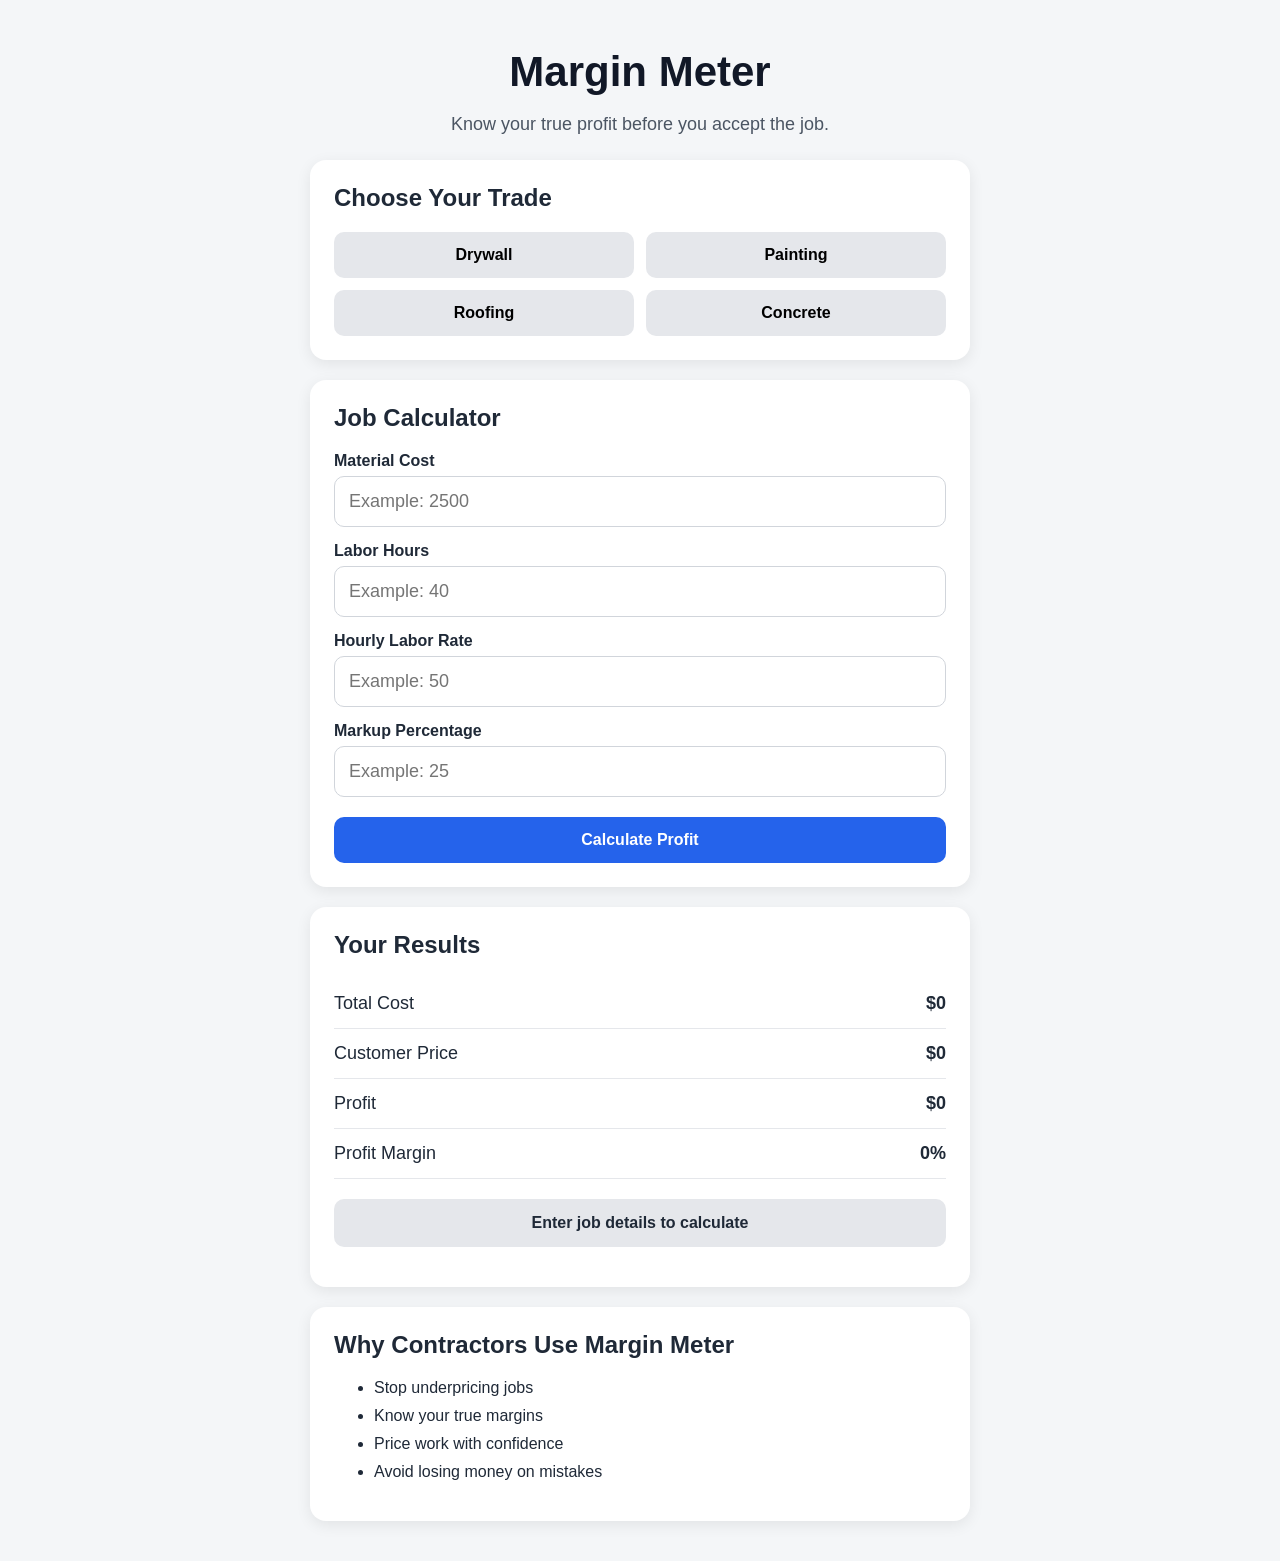
==== index.html @ 17040795 "Add files via upload" ====
<!DOCTYPE html>
<html lang="en">

<head>

<meta charset="UTF-8">

<meta name="viewport" content="width=device-width, initial-scale=1.0">

<title>
Margin Meter | Contractor Profit Calculator
</title>


<meta name="description"
content="Calculate contractor job costs, pricing, profit margins, and avoid undercharging.">


<link rel="stylesheet" href="styles.css">

</head>


<body>
    


<div class="container">


<header>

<h1>
Margin Meter
</h1>

<p>
Know your true profit before you accept the job.
</p>

</header>





<section class="card">


<h2>
Choose Your Trade
</h2>


<div class="preset-buttons">

<button onclick="loadPreset('drywall')">
Drywall
</button>


<button onclick="loadPreset('painting')">
Painting
</button>


<button onclick="loadPreset('roofing')">
Roofing
</button>


<button onclick="loadPreset('concrete')">
Concrete
</button>


</div>


</section>







<section class="card">


<h2>
Job Calculator
</h2>



<label>
Material Cost
</label>

<input
id="materials"
type="number"
placeholder="Example: 2500"
>



<label>
Labor Hours
</label>

<input
id="hours"
type="number"
placeholder="Example: 40"
>



<label>
Hourly Labor Rate
</label>

<input
id="rate"
type="number"
placeholder="Example: 50"
>



<label>
Markup Percentage
</label>

<input
id="markup"
type="number"
placeholder="Example: 25"
>




<button
class="primary"
onclick="calculateProfit()">

Calculate Profit

</button>


</section>








<section class="card">


<h2>
Your Results
</h2>



<div class="result-row">

<span>
Total Cost
</span>

<strong>
$<span id="totalCost">0</span>
</strong>

</div>




<div class="result-row">

<span>
Customer Price
</span>

<strong>
$<span id="revenue">0</span>
</strong>

</div>




<div class="result-row">

<span>
Profit
</span>

<strong>
$<span id="profit">0</span>
</strong>

</div>




<div class="result-row">

<span>
Profit Margin
</span>

<strong>
<span id="margin">0</span>%
</strong>

</div>




<div id="riskBox" class="risk">

Enter job details to calculate

</div>




<p id="message"></p>



</section>









<section id="upgradeBox" class="card upgrade hidden">


<h2>
You Found Your Profit Number
</h2>


<p>

Don't lose money by guessing.

Margin Meter Pro gives you unlimited calculations,
saved estimates, and future job tracking.

</p>


<h3>$9/month</h3>


<button 
  class="primary"
  onclick="window.location.href='https://buy.stripe.com/9B63cwehHaev2jG47Mdwc00'">
  Unlock Margin Meter Pro
</button>



</section>









<section class="card">


<h2>
Why Contractors Use Margin Meter
</h2>


<ul>

<li>
Stop underpricing jobs
</li>

<li>
Know your true margins
</li>

<li>
Price work with confidence
</li>

<li>
Avoid losing money on mistakes
</li>

</ul>


</section>





</div>




<script src="app.js"></script>


</body>


</html>
---- styles.css ----
/* ==========================================
   CONTRACTOR PROFIT CALCULATOR
   Production Styles
========================================== */
* {
    box-sizing: border-box;
}


body {

    margin:0;

    padding:0;

    font-family:
    -apple-system,
    BlinkMacSystemFont,
    "Segoe UI",
    Arial,
    sans-serif;

    background:#f4f6f8;

    color:#1f2937;

}



.container {

    width:100%;

    max-width:700px;

    margin:auto;

    padding:20px;

}



header {

    text-align:center;

    margin-bottom:25px;

}



header h1 {

    font-size:42px;

    margin-bottom:8px;

    color:#111827;

}



header p {

    color:#4b5563;

    font-size:18px;

}





.card {

    background:white;

    border-radius:16px;

    padding:24px;

    margin-bottom:20px;

    box-shadow:
    0 4px 15px rgba(0,0,0,.08);

}





h2 {

    margin-top:0;

    font-size:24px;

}





label {

    display:block;

    margin-top:15px;

    margin-bottom:6px;

    font-weight:600;

}





input {

    width:100%;

    padding:14px;

    border-radius:10px;

    border:1px solid #d1d5db;

    font-size:18px;

}





button {

    cursor:pointer;

    border:none;

    border-radius:10px;

    padding:14px 18px;

    font-size:16px;

    font-weight:600;

}





.preset-buttons {

    display:grid;

    grid-template-columns:

    repeat(2,1fr);

    gap:12px;

}





.preset-buttons button {

    background:#e5e7eb;

}





.primary {

    width:100%;

    margin-top:20px;

    background:#2563eb;

    color:white;

}





.result-row {

    display:flex;

    justify-content:space-between;

    padding:14px 0;

    border-bottom:1px solid #e5e7eb;

    font-size:18px;

}





.risk {

    margin-top:20px;

    padding:15px;

    border-radius:10px;

    background:#e5e7eb;

    text-align:center;

    font-weight:600;

}





.risk.bad {

    background:#fee2e2;

    color:#991b1b;

}





.risk.warning {

    background:#fef3c7;

    color:#92400e;

}





.risk.good {

    background:#dcfce7;

    color:#166534;

}





.upgrade {

    border:3px solid #2563eb;

    text-align:center;

}





.hidden {

    display:none;

}





.upgrade h3 {

    font-size:32px;

}





li {

    margin-bottom:10px;

}





@media(max-width:500px){


    header h1 {

        font-size:34px;

    }


    .container {

        padding:12px;

    }


    .card {

        padding:18px;

    }

}
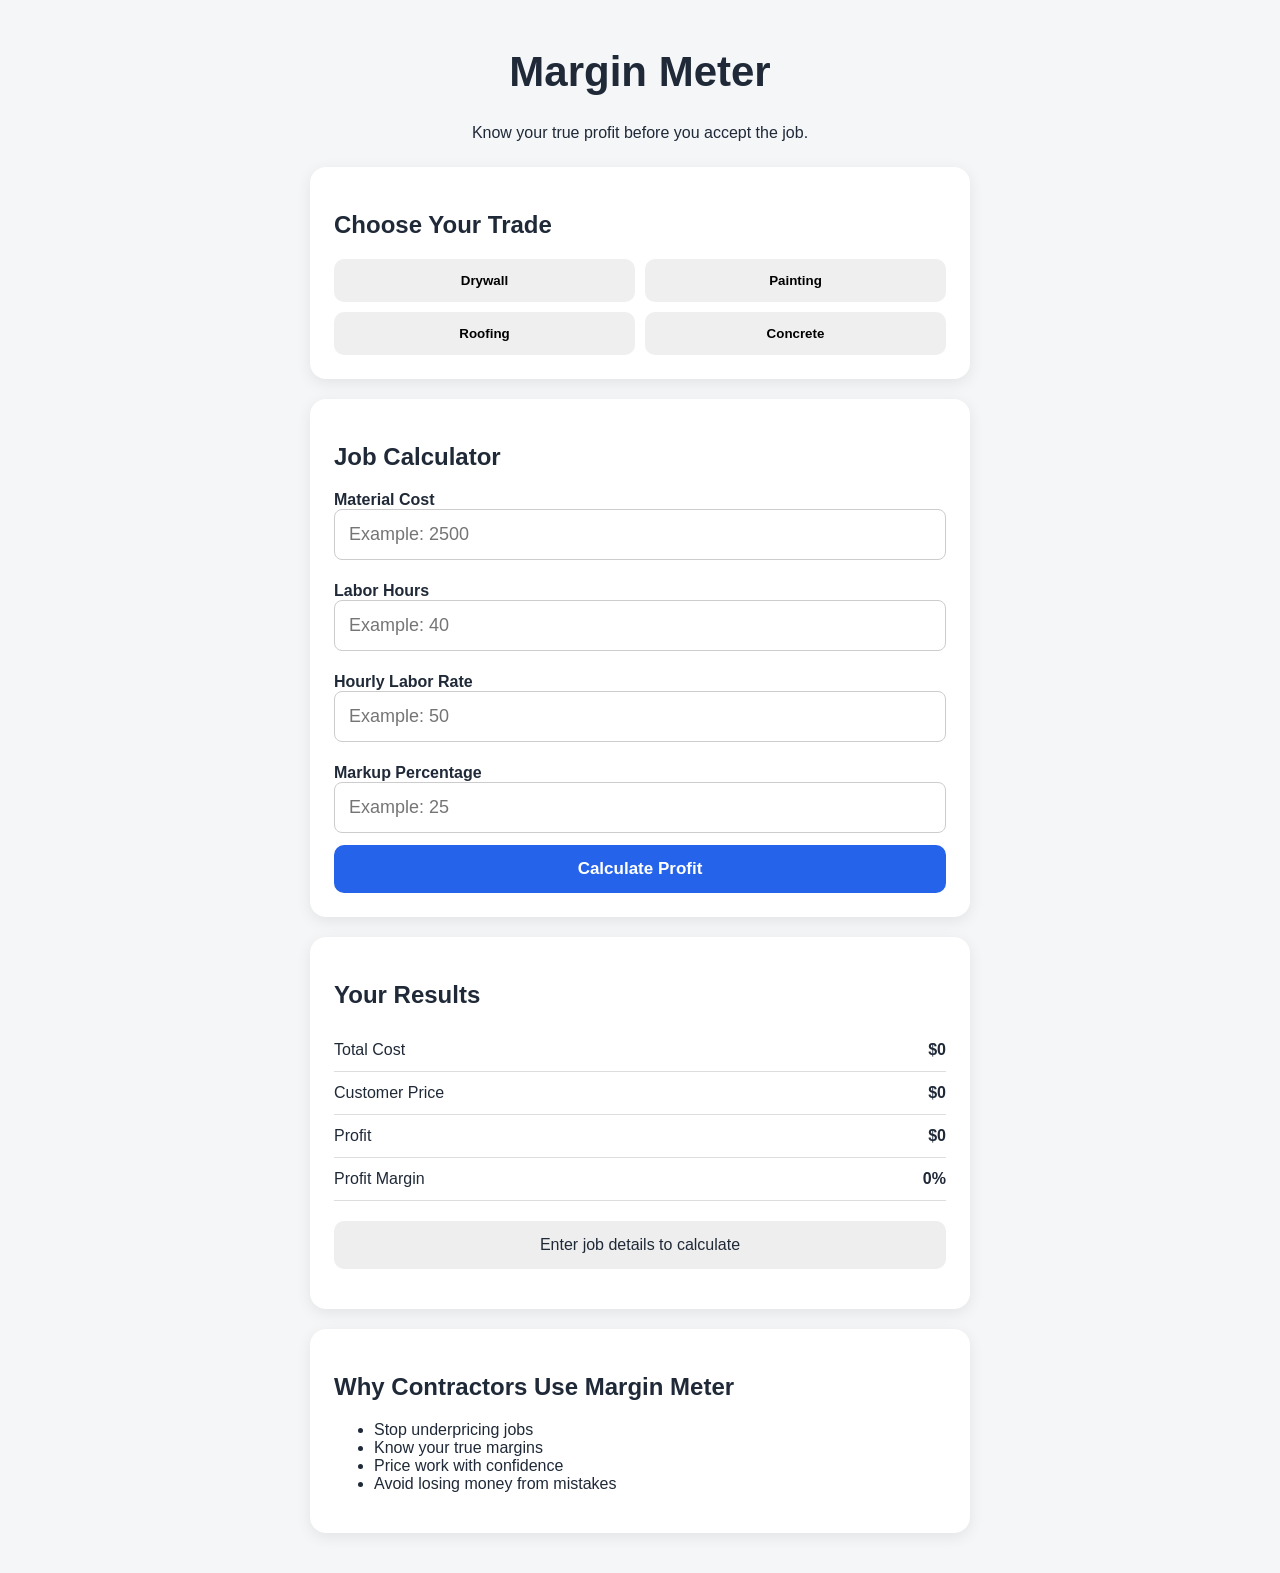
==== commit fccf9bfa: "Add files via upload" ====
--- a/index.html
+++ b/index.html
@@ -2,55 +2,30 @@
 <html lang="en">
 
 <head>
-
 <meta charset="UTF-8">
-
 <meta name="viewport" content="width=device-width, initial-scale=1.0">
 
-<title>
-Margin Meter | Contractor Profit Calculator
-</title>
+<title>Margin Meter | Contractor Profit Calculator</title>
 
-
-<meta name="description"
-content="Calculate contractor job costs, pricing, profit margins, and avoid undercharging.">
-
+<meta name="description" content="Calculate contractor job costs, pricing, profit margins, and avoid undercharging.">
 
 <link rel="stylesheet" href="styles.css">
 
 </head>
 
-
 <body>
-    
-
 
 <div class="container">
 
-
 <header>
-
-<h1>
-Margin Meter
-</h1>
-
-<p>
-Know your true profit before you accept the job.
-</p>
-
+<h1>Margin Meter</h1>
+<p>Know your true profit before you accept the job.</p>
 </header>
-
-
-
 
 
 <section class="card">
 
-
-<h2>
-Choose Your Trade
-</h2>
-
+<h2>Choose Your Trade</h2>
 
 <div class="preset-buttons">
 
@@ -58,94 +33,47 @@
 Drywall
 </button>
 
-
 <button onclick="loadPreset('painting')">
 Painting
 </button>
-
 
 <button onclick="loadPreset('roofing')">
 Roofing
 </button>
 
-
 <button onclick="loadPreset('concrete')">
 Concrete
 </button>
 
-
 </div>
-
 
 </section>
 
 
 
+<section class="card">
+
+<h2>Job Calculator</h2>
+
+
+<label>Material Cost</label>
+<input id="materials" type="number" placeholder="Example: 2500">
+
+
+<label>Labor Hours</label>
+<input id="hours" type="number" placeholder="Example: 40">
+
+
+<label>Hourly Labor Rate</label>
+<input id="rate" type="number" placeholder="Example: 50">
+
+
+<label>Markup Percentage</label>
+<input id="markup" type="number" placeholder="Example: 25">
 
 
 
-
-<section class="card">
-
-
-<h2>
-Job Calculator
-</h2>
-
-
-
-<label>
-Material Cost
-</label>
-
-<input
-id="materials"
-type="number"
-placeholder="Example: 2500"
->
-
-
-
-<label>
-Labor Hours
-</label>
-
-<input
-id="hours"
-type="number"
-placeholder="Example: 40"
->
-
-
-
-<label>
-Hourly Labor Rate
-</label>
-
-<input
-id="rate"
-type="number"
-placeholder="Example: 50"
->
-
-
-
-<label>
-Markup Percentage
-</label>
-
-<input
-id="markup"
-type="number"
-placeholder="Example: 25"
->
-
-
-
-
-<button
-class="primary"
-onclick="calculateProfit()">
+<button class="primary" onclick="calculateProfit()">
 
 Calculate Profit
 
@@ -157,90 +85,41 @@
 
 
 
-
-
-
-
 <section class="card">
 
-
-<h2>
-Your Results
-</h2>
-
+<h2>Your Results</h2>
 
 
 <div class="result-row">
-
-<span>
-Total Cost
-</span>
-
-<strong>
-$<span id="totalCost">0</span>
-</strong>
-
+<span>Total Cost</span>
+<strong>$<span id="totalCost">0</span></strong>
 </div>
 
 
+<div class="result-row">
+<span>Customer Price</span>
+<strong>$<span id="revenue">0</span></strong>
+</div>
 
 
 <div class="result-row">
-
-<span>
-Customer Price
-</span>
-
-<strong>
-$<span id="revenue">0</span>
-</strong>
-
+<span>Profit</span>
+<strong>$<span id="profit">0</span></strong>
 </div>
 
 
-
-
 <div class="result-row">
-
-<span>
-Profit
-</span>
-
-<strong>
-$<span id="profit">0</span>
-</strong>
-
+<span>Profit Margin</span>
+<strong><span id="margin">0</span>%</strong>
 </div>
 
 
-
-
-<div class="result-row">
-
-<span>
-Profit Margin
-</span>
-
-<strong>
-<span id="margin">0</span>%
-</strong>
-
+<div id="riskBox" class="risk">
+Enter job details to calculate
 </div>
 
 
-
-
-<div id="riskBox" class="risk">
-
-Enter job details to calculate
-
-</div>
-
-
-
-
 <p id="message"></p>
-
 
 
 </section>
@@ -248,38 +127,30 @@
 
 
 
-
-
-
-
-
 <section id="upgradeBox" class="card upgrade hidden">
 
-
 <h2>
-You Found Your Profit Number
+Unlock Contractor Pro
 </h2>
 
 
 <p>
+Stop losing money on jobs.
 
-Don't lose money by guessing.
-
-Margin Meter Pro gives you unlimited calculations,
-saved estimates, and future job tracking.
-
+Get unlimited calculations and future premium contractor tools.
 </p>
 
 
-<h3>$9/month</h3>
+<h3>
+$9/month
+</h3>
 
 
-<button 
-  class="primary"
-  onclick="window.location.href='https://buy.stripe.com/9B63cwehHaev2jG47Mdwc00'">
-  Unlock Margin Meter Pro
+<button class="primary" onclick="upgrade()">
+
+Unlock Contractor Pro
+
 </button>
-
 
 
 </section>
@@ -287,49 +158,23 @@
 
 
 
-
-
-
-
-
 <section class="card">
 
-
-<h2>
-Why Contractors Use Margin Meter
-</h2>
-
+<h2>Why Contractors Use Margin Meter</h2>
 
 <ul>
 
-<li>
-Stop underpricing jobs
-</li>
-
-<li>
-Know your true margins
-</li>
-
-<li>
-Price work with confidence
-</li>
-
-<li>
-Avoid losing money on mistakes
-</li>
+<li>Stop underpricing jobs</li>
+<li>Know your true margins</li>
+<li>Price work with confidence</li>
+<li>Avoid losing money from mistakes</li>
 
 </ul>
-
 
 </section>
 
 
-
-
-
 </div>
-
-
 
 
 <script src="app.js"></script>
@@ -337,5 +182,4 @@
 
 </body>
 
-
 </html>
--- a/styles.css
+++ b/styles.css
@@ -1,345 +1,217 @@
-/* ==========================================
-   CONTRACTOR PROFIT CALCULATOR
-   Production Styles
-========================================== */
-* {
-    box-sizing: border-box;
-}
-
-
-body {
-
-    margin:0;
-
-    padding:0;
-
-    font-family:
-    -apple-system,
-    BlinkMacSystemFont,
-    "Segoe UI",
-    Arial,
-    sans-serif;
-
-    background:#f4f6f8;
-
-    color:#1f2937;
-
-}
-
-
-
-.container {
-
-    width:100%;
-
-    max-width:700px;
-
-    margin:auto;
-
-    padding:20px;
-
-}
-
-
-
-header {
-
-    text-align:center;
-
-    margin-bottom:25px;
-
-}
-
-
-
-header h1 {
-
-    font-size:42px;
-
-    margin-bottom:8px;
-
-    color:#111827;
-
-}
-
-
-
-header p {
-
-    color:#4b5563;
-
-    font-size:18px;
-
-}
-
-
-
-
-
-.card {
-
-    background:white;
-
-    border-radius:16px;
-
-    padding:24px;
-
-    margin-bottom:20px;
-
-    box-shadow:
-    0 4px 15px rgba(0,0,0,.08);
-
-}
-
-
-
-
-
-h2 {
-
-    margin-top:0;
-
-    font-size:24px;
-
-}
-
-
-
-
-
-label {
-
-    display:block;
-
-    margin-top:15px;
-
-    margin-bottom:6px;
-
-    font-weight:600;
-
-}
-
-
-
-
-
-input {
-
-    width:100%;
-
-    padding:14px;
-
-    border-radius:10px;
-
-    border:1px solid #d1d5db;
-
-    font-size:18px;
-
-}
-
-
-
-
-
-button {
-
-    cursor:pointer;
-
-    border:none;
-
-    border-radius:10px;
-
-    padding:14px 18px;
-
-    font-size:16px;
-
-    font-weight:600;
-
-}
-
-
-
-
-
-.preset-buttons {
-
-    display:grid;
-
-    grid-template-columns:
-
-    repeat(2,1fr);
-
-    gap:12px;
-
-}
-
-
-
-
-
-.preset-buttons button {
-
-    background:#e5e7eb;
-
-}
-
-
-
-
-
-.primary {
-
-    width:100%;
-
-    margin-top:20px;
-
-    background:#2563eb;
-
-    color:white;
-
-}
-
-
-
-
-
-.result-row {
-
-    display:flex;
-
-    justify-content:space-between;
-
-    padding:14px 0;
-
-    border-bottom:1px solid #e5e7eb;
-
-    font-size:18px;
-
-}
-
-
-
-
-
-.risk {
-
-    margin-top:20px;
-
-    padding:15px;
-
-    border-radius:10px;
-
-    background:#e5e7eb;
-
-    text-align:center;
-
-    font-weight:600;
-
-}
-
-
-
-
-
-.risk.bad {
-
-    background:#fee2e2;
-
-    color:#991b1b;
-
-}
-
-
-
-
-
-.risk.warning {
-
-    background:#fef3c7;
-
-    color:#92400e;
-
-}
-
-
-
-
-
-.risk.good {
-
-    background:#dcfce7;
-
-    color:#166534;
-
-}
-
-
-
-
-
-.upgrade {
-
-    border:3px solid #2563eb;
-
-    text-align:center;
-
-}
-
-
-
-
-
-.hidden {
-
-    display:none;
-
-}
-
-
-
-
-
-.upgrade h3 {
-
-    font-size:32px;
-
-}
-
-
-
-
-
-li {
-
-    margin-bottom:10px;
-
-}
-
-
+*{
+box-sizing:border-box;
+}
+
+
+body{
+
+margin:0;
+
+font-family:Arial, sans-serif;
+
+background:#f4f6f8;
+
+color:#1f2937;
+
+}
+
+
+.container{
+
+max-width:700px;
+
+margin:auto;
+
+padding:20px;
+
+}
+
+
+
+header{
+
+text-align:center;
+
+margin-bottom:25px;
+
+}
+
+
+
+header h1{
+
+font-size:42px;
+
+}
+
+
+
+.card{
+
+background:white;
+
+padding:24px;
+
+border-radius:16px;
+
+margin-bottom:20px;
+
+box-shadow:0 4px 15px rgba(0,0,0,.08);
+
+}
+
+
+
+input{
+
+width:100%;
+
+padding:14px;
+
+font-size:18px;
+
+margin-bottom:12px;
+
+border-radius:8px;
+
+border:1px solid #ccc;
+
+}
+
+
+
+label{
+
+font-weight:bold;
+
+display:block;
+
+margin-top:10px;
+
+}
+
+
+
+button{
+
+padding:14px;
+
+border:none;
+
+border-radius:10px;
+
+cursor:pointer;
+
+font-weight:bold;
+
+}
+
+
+
+.primary{
+
+width:100%;
+
+background:#2563eb;
+
+color:white;
+
+font-size:17px;
+
+}
+
+
+
+.preset-buttons{
+
+display:grid;
+
+grid-template-columns:1fr 1fr;
+
+gap:10px;
+
+}
+
+
+
+.result-row{
+
+display:flex;
+
+justify-content:space-between;
+
+padding:12px 0;
+
+border-bottom:1px solid #ddd;
+
+}
+
+
+
+.risk{
+
+padding:15px;
+
+margin-top:20px;
+
+text-align:center;
+
+border-radius:10px;
+
+background:#eee;
+
+}
+
+
+
+.risk.bad{
+
+background:#fee2e2;
+
+}
+
+
+
+.risk.warning{
+
+background:#fef3c7;
+
+}
+
+
+
+.risk.good{
+
+background:#dcfce7;
+
+}
+
+
+
+.upgrade{
+
+border:3px solid #2563eb;
+
+text-align:center;
+
+}
+
+
+
+.hidden{
+
+display:none;
+
+}
 
 
 
 @media(max-width:500px){
 
-
-    header h1 {
-
-        font-size:34px;
-
-    }
-
-
-    .container {
-
-        padding:12px;
-
-    }
-
-
-    .card {
-
-        padding:18px;
-
-    }
+header h1{
+
+font-size:34px;
+
+}
 
 }
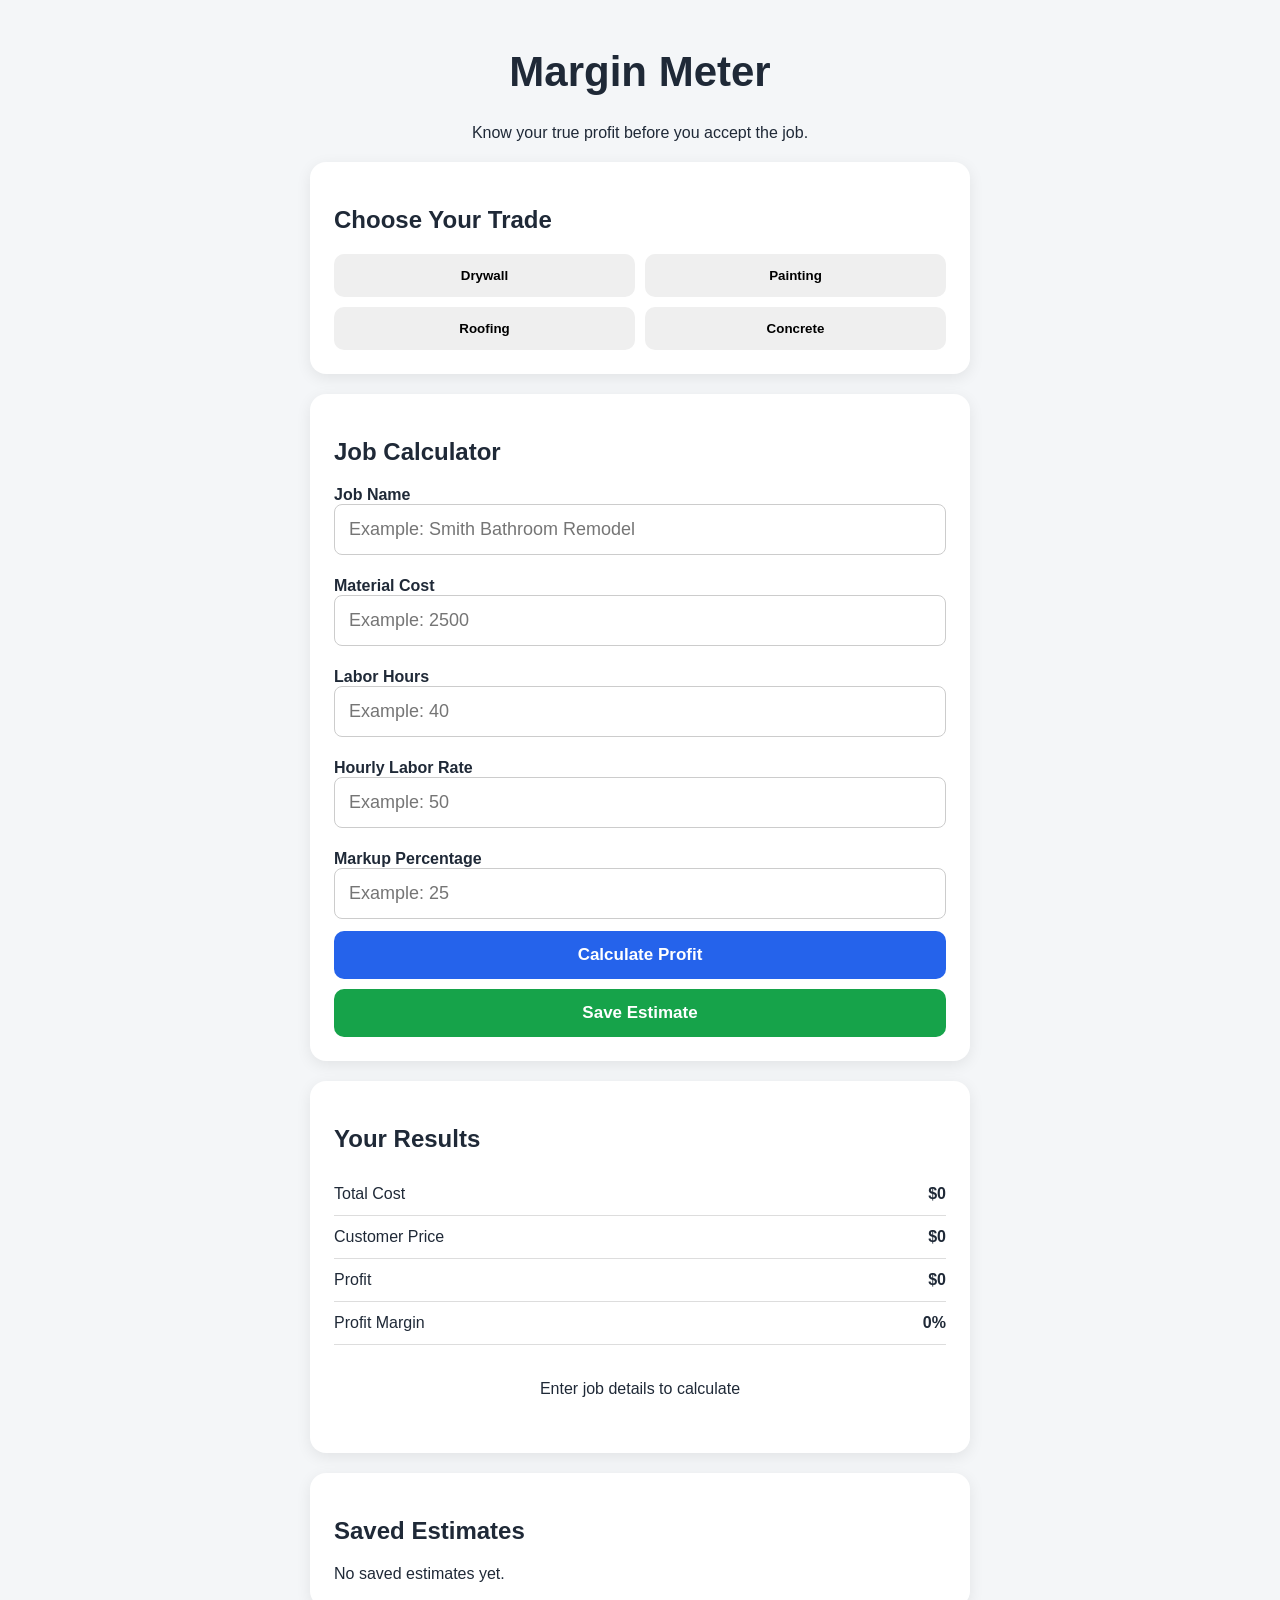
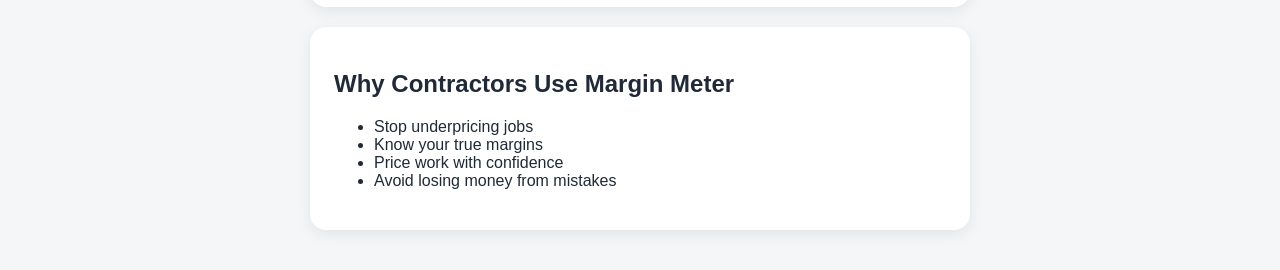
==== commit bc4384d4: "Add files via upload" ====
--- a/index.html
+++ b/index.html
@@ -2,25 +2,37 @@
 <html lang="en">
 
 <head>
+
 <meta charset="UTF-8">
 <meta name="viewport" content="width=device-width, initial-scale=1.0">
 
 <title>Margin Meter | Contractor Profit Calculator</title>
 
-<meta name="description" content="Calculate contractor job costs, pricing, profit margins, and avoid undercharging.">
+<meta name="description" content="Calculate contractor profit margins, job costs, and pricing before accepting work.">
 
 <link rel="stylesheet" href="styles.css">
 
 </head>
 
+
 <body>
 
+
 <div class="container">
 
+
 <header>
+
 <h1>Margin Meter</h1>
-<p>Know your true profit before you accept the job.</p>
+
+<p>
+Know your true profit before you accept the job.
+</p>
+
 </header>
+
+
+
 
 
 <section class="card">
@@ -51,71 +63,164 @@
 
 
 
-<section class="card">
+
+
+
+
+<section class="card">
+
 
 <h2>Job Calculator</h2>
 
 
-<label>Material Cost</label>
-<input id="materials" type="number" placeholder="Example: 2500">
-
-
-<label>Labor Hours</label>
-<input id="hours" type="number" placeholder="Example: 40">
-
-
-<label>Hourly Labor Rate</label>
-<input id="rate" type="number" placeholder="Example: 50">
-
-
-<label>Markup Percentage</label>
-<input id="markup" type="number" placeholder="Example: 25">
-
-
-
-<button class="primary" onclick="calculateProfit()">
+<label>
+Job Name
+</label>
+
+<input 
+id="jobName"
+type="text"
+placeholder="Example: Smith Bathroom Remodel"
+>
+
+
+
+<label>
+Material Cost
+</label>
+
+<input
+id="materials"
+type="number"
+placeholder="Example: 2500"
+>
+
+
+
+<label>
+Labor Hours
+</label>
+
+<input
+id="hours"
+type="number"
+placeholder="Example: 40"
+>
+
+
+
+<label>
+Hourly Labor Rate
+</label>
+
+<input
+id="rate"
+type="number"
+placeholder="Example: 50"
+>
+
+
+
+<label>
+Markup Percentage
+</label>
+
+<input
+id="markup"
+type="number"
+placeholder="Example: 25"
+>
+
+
+
+<button 
+class="primary"
+onclick="calculateProfit()">
 
 Calculate Profit
 
 </button>
 
 
-</section>
-
-
-
-
-<section class="card">
-
-<h2>Your Results</h2>
+<button
+class="save-btn"
+onclick="saveEstimate()">
+
+Save Estimate
+
+</button>
+
+
+</section>
+
+
+
+
+
+
+
+
+<section class="card">
+
+
+<h2>
+Your Results
+</h2>
+
 
 
 <div class="result-row">
+
 <span>Total Cost</span>
-<strong>$<span id="totalCost">0</span></strong>
-</div>
+
+<strong>
+$<span id="totalCost">0</span>
+</strong>
+
+</div>
+
 
 
 <div class="result-row">
+
 <span>Customer Price</span>
-<strong>$<span id="revenue">0</span></strong>
-</div>
+
+<strong>
+$<span id="revenue">0</span>
+</strong>
+
+</div>
+
 
 
 <div class="result-row">
+
 <span>Profit</span>
-<strong>$<span id="profit">0</span></strong>
-</div>
+
+<strong>
+$<span id="profit">0</span>
+</strong>
+
+</div>
+
 
 
 <div class="result-row">
+
 <span>Profit Margin</span>
-<strong><span id="margin">0</span>%</strong>
-</div>
+
+<strong>
+<span id="margin">0</span>%
+</strong>
+
+</div>
+
 
 
 <div id="riskBox" class="risk">
+
 Enter job details to calculate
+
 </div>
 
 
@@ -127,7 +232,38 @@
 
 
 
+
+
+
+
+
+<section class="card">
+
+
+<h2>
+Saved Estimates
+</h2>
+
+
+<div id="savedEstimates">
+
+No saved estimates yet.
+
+</div>
+
+
+</section>
+
+
+
+
+
+
+
+
+
 <section id="upgradeBox" class="card upgrade hidden">
+
 
 <h2>
 Unlock Contractor Pro
@@ -135,9 +271,12 @@
 
 
 <p>
+
 Stop losing money on jobs.
 
-Get unlimited calculations and future premium contractor tools.
+Get unlimited calculations,
+saved estimates, and premium contractor tools.
+
 </p>
 
 
@@ -146,7 +285,10 @@
 </h3>
 
 
-<button class="primary" onclick="upgrade()">
+
+<button
+class="primary"
+onclick="upgrade()">
 
 Unlock Contractor Pro
 
@@ -158,23 +300,39 @@
 
 
 
-<section class="card">
-
-<h2>Why Contractors Use Margin Meter</h2>
+
+
+
+<section class="card">
+
+
+<h2>
+Why Contractors Use Margin Meter
+</h2>
+
 
 <ul>
 
 <li>Stop underpricing jobs</li>
+
 <li>Know your true margins</li>
+
 <li>Price work with confidence</li>
+
 <li>Avoid losing money from mistakes</li>
 
 </ul>
 
-</section>
-
-
-</div>
+
+</section>
+
+
+
+
+
+</div>
+
+
 
 
 <script src="app.js"></script>
--- a/styles.css
+++ b/styles.css
@@ -7,7 +7,7 @@
 
 margin:0;
 
-font-family:Arial, sans-serif;
+font-family:Arial,sans-serif;
 
 background:#f4f6f8;
 
@@ -16,6 +16,7 @@
 }
 
 
+
 .container{
 
 max-width:700px;
@@ -32,8 +33,6 @@
 
 text-align:center;
 
-margin-bottom:25px;
-
 }
 
 
@@ -52,10 +51,10 @@
 
 padding:24px;
 
+margin:20px 0;
+
 border-radius:16px;
 
-margin-bottom:20px;
-
 box-shadow:0 4px 15px rgba(0,0,0,.08);
 
 }
@@ -70,22 +69,22 @@
 
 font-size:18px;
 
+border-radius:8px;
+
+border:1px solid #ccc;
+
 margin-bottom:12px;
 
-border-radius:8px;
-
-border:1px solid #ccc;
-
 }
 
 
 
 label{
 
+display:block;
+
 font-weight:bold;
 
-display:block;
-
 margin-top:10px;
 
 }
@@ -122,6 +121,22 @@
 
 
 
+.save-btn{
+
+width:100%;
+
+margin-top:10px;
+
+background:#16a34a;
+
+color:white;
+
+font-size:17px;
+
+}
+
+
+
 .preset-buttons{
 
 display:grid;
@@ -152,55 +167,79 @@
 
 padding:15px;
 
+border-radius:10px;
+
 margin-top:20px;
 
 text-align:center;
 
+}
+
+
+
+.risk.bad{
+
+background:#fee2e2;
+
+}
+
+
+
+.risk.warning{
+
+background:#fef3c7;
+
+}
+
+
+
+.risk.good{
+
+background:#dcfce7;
+
+}
+
+
+
+.upgrade{
+
+border:3px solid #2563eb;
+
+text-align:center;
+
+}
+
+
+
+.hidden{
+
+display:none;
+
+}
+
+
+
+.estimate-card{
+
+background:#f9fafb;
+
+padding:15px;
+
+margin-bottom:15px;
+
 border-radius:10px;
 
-background:#eee;
-
-}
-
-
-
-.risk.bad{
-
-background:#fee2e2;
-
-}
-
-
-
-.risk.warning{
-
-background:#fef3c7;
-
-}
-
-
-
-.risk.good{
-
-background:#dcfce7;
-
-}
-
-
-
-.upgrade{
-
-border:3px solid #2563eb;
-
-text-align:center;
-
-}
-
-
-
-.hidden{
-
-display:none;
+border:1px solid #ddd;
+
+}
+
+
+
+.estimate-card button{
+
+background:#dc2626;
+
+color:white;
 
 }
 
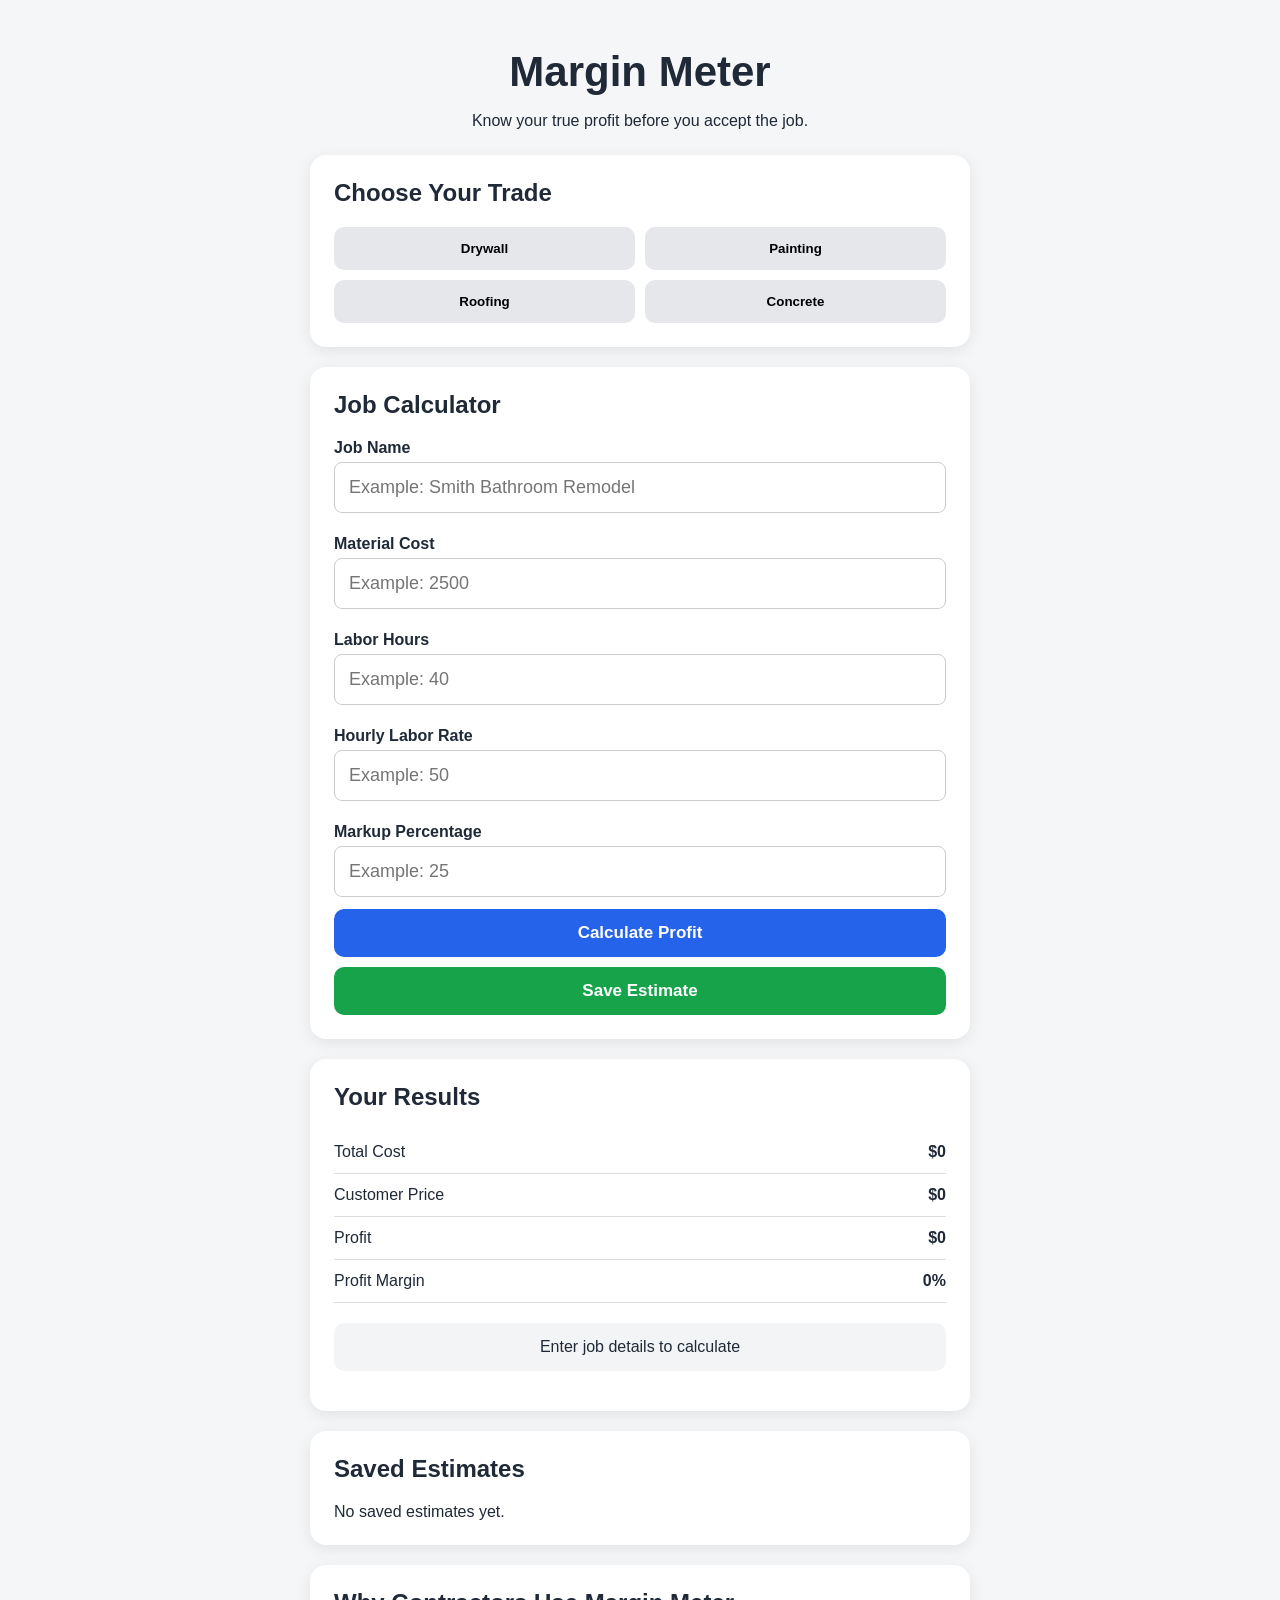
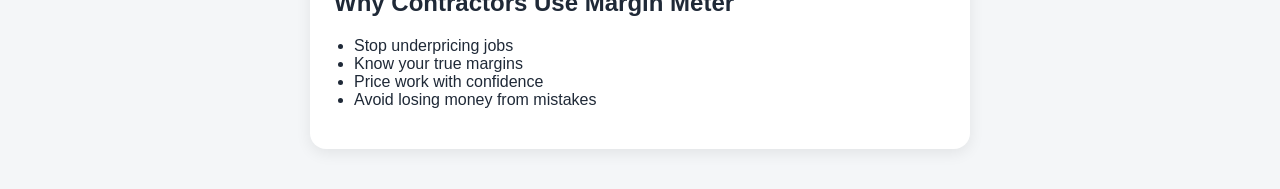
==== commit 218ec70c: "Add files via upload" ====
--- a/index.html
+++ b/index.html
@@ -4,11 +4,12 @@
 <head>
 
 <meta charset="UTF-8">
+
 <meta name="viewport" content="width=device-width, initial-scale=1.0">
 
 <title>Margin Meter | Contractor Profit Calculator</title>
 
-<meta name="description" content="Calculate contractor profit margins, job costs, and pricing before accepting work.">
+<meta name="description" content="Calculate contractor job costs, pricing, and profit margins before accepting work.">
 
 <link rel="stylesheet" href="styles.css">
 
@@ -37,27 +38,36 @@
 
 <section class="card">
 
-<h2>Choose Your Trade</h2>
+<h2>
+Choose Your Trade
+</h2>
+
 
 <div class="preset-buttons">
+
 
 <button onclick="loadPreset('drywall')">
 Drywall
 </button>
 
+
 <button onclick="loadPreset('painting')">
 Painting
 </button>
 
+
 <button onclick="loadPreset('roofing')">
 Roofing
 </button>
 
+
 <button onclick="loadPreset('concrete')">
 Concrete
 </button>
 
-</div>
+
+</div>
+
 
 </section>
 
@@ -70,12 +80,16 @@
 <section class="card">
 
 
-<h2>Job Calculator</h2>
+<h2>
+Job Calculator
+</h2>
+
 
 
 <label>
 Job Name
 </label>
+
 
 <input 
 id="jobName"
@@ -89,6 +103,7 @@
 Material Cost
 </label>
 
+
 <input
 id="materials"
 type="number"
@@ -97,9 +112,11 @@
 
 
 
+
 <label>
 Labor Hours
 </label>
+
 
 <input
 id="hours"
@@ -109,9 +126,11 @@
 
 
 
+
 <label>
 Hourly Labor Rate
 </label>
+
 
 <input
 id="rate"
@@ -121,9 +140,11 @@
 
 
 
+
 <label>
 Markup Percentage
 </label>
+
 
 <input
 id="markup"
@@ -133,13 +154,15 @@
 
 
 
-<button 
+
+<button
 class="primary"
 onclick="calculateProfit()">
 
 Calculate Profit
 
 </button>
+
 
 
 <button
@@ -151,7 +174,9 @@
 </button>
 
 
-</section>
+
+</section>
+
 
 
 
@@ -171,49 +196,69 @@
 
 <div class="result-row">
 
-<span>Total Cost</span>
+<span>
+Total Cost
+</span>
+
 
 <strong>
 $<span id="totalCost">0</span>
 </strong>
 
-</div>
+
+</div>
+
 
 
 
 <div class="result-row">
 
-<span>Customer Price</span>
+<span>
+Customer Price
+</span>
+
 
 <strong>
 $<span id="revenue">0</span>
 </strong>
 
-</div>
+
+</div>
+
 
 
 
 <div class="result-row">
 
-<span>Profit</span>
+<span>
+Profit
+</span>
+
 
 <strong>
 $<span id="profit">0</span>
 </strong>
 
-</div>
+
+</div>
+
 
 
 
 <div class="result-row">
 
-<span>Profit Margin</span>
+<span>
+Profit Margin
+</span>
+
 
 <strong>
 <span id="margin">0</span>%
 </strong>
 
-</div>
+
+</div>
+
 
 
 
@@ -224,6 +269,7 @@
 </div>
 
 
+
 <p id="message"></p>
 
 
@@ -270,32 +316,81 @@
 </h2>
 
 
+
 <p>
-
 Stop losing money on jobs.
 
 Get unlimited calculations,
 saved estimates, and premium contractor tools.
-
 </p>
 
 
+
+
+
+<div class="pricing-option">
+
+
 <h3>
+Monthly Pro
+</h3>
+
+
+<h2>
 $9/month
-</h3>
-
+</h2>
 
 
 <button
 class="primary"
-onclick="upgrade()">
-
-Unlock Contractor Pro
-
-</button>
-
-
-</section>
+onclick="upgradeMonthly()">
+
+Start Monthly Pro
+
+</button>
+
+
+</div>
+
+
+
+
+
+
+<div class="pricing-option">
+
+
+<h3>
+Lifetime Access
+</h3>
+
+
+<h2>
+$149 One Time
+</h2>
+
+
+<p>
+Pay once. Keep access forever.
+</p>
+
+
+<button
+class="lifetime-btn"
+onclick="upgradeLifetime()">
+
+Get Lifetime Pro
+
+</button>
+
+
+</div>
+
+
+
+</section>
+
+
 
 
 
@@ -313,13 +408,25 @@
 
 <ul>
 
-<li>Stop underpricing jobs</li>
-
-<li>Know your true margins</li>
-
-<li>Price work with confidence</li>
-
-<li>Avoid losing money from mistakes</li>
+<li>
+Stop underpricing jobs
+</li>
+
+
+<li>
+Know your true margins
+</li>
+
+
+<li>
+Price work with confidence
+</li>
+
+
+<li>
+Avoid losing money from mistakes
+</li>
+
 
 </ul>
 
@@ -330,7 +437,10 @@
 
 
 
-</div>
+
+
+</div>
+
 
 
 
--- a/styles.css
+++ b/styles.css
@@ -1,13 +1,16 @@
 *{
+
 box-sizing:border-box;
-}
+
+}
+
 
 
 body{
 
 margin:0;
 
-font-family:Arial,sans-serif;
+font-family:Arial, sans-serif;
 
 background:#f4f6f8;
 
@@ -33,6 +36,8 @@
 
 text-align:center;
 
+margin-bottom:25px;
+
 }
 
 
@@ -41,6 +46,8 @@
 
 font-size:42px;
 
+margin-bottom:10px;
+
 }
 
 
@@ -51,7 +58,7 @@
 
 padding:24px;
 
-margin:20px 0;
+margin-bottom:20px;
 
 border-radius:16px;
 
@@ -61,6 +68,14 @@
 
 
 
+h2{
+
+margin-top:0;
+
+}
+
+
+
 input{
 
 width:100%;
@@ -87,6 +102,8 @@
 
 margin-top:10px;
 
+margin-bottom:5px;
+
 }
 
 
@@ -149,6 +166,14 @@
 
 
 
+.preset-buttons button{
+
+background:#e5e7eb;
+
+}
+
+
+
 .result-row{
 
 display:flex;
@@ -167,45 +192,77 @@
 
 padding:15px;
 
+margin-top:20px;
+
 border-radius:10px;
 
+text-align:center;
+
+background:#f3f4f6;
+
+}
+
+
+
+.risk.bad{
+
+background:#fee2e2;
+
+}
+
+
+
+.risk.warning{
+
+background:#fef3c7;
+
+}
+
+
+
+.risk.good{
+
+background:#dcfce7;
+
+}
+
+
+
+.upgrade{
+
+border:3px solid #2563eb;
+
+text-align:center;
+
+}
+
+
+
+.pricing-option{
+
 margin-top:20px;
 
-text-align:center;
-
-}
-
-
-
-.risk.bad{
-
-background:#fee2e2;
-
-}
-
-
-
-.risk.warning{
-
-background:#fef3c7;
-
-}
-
-
-
-.risk.good{
-
-background:#dcfce7;
-
-}
-
-
-
-.upgrade{
-
-border:3px solid #2563eb;
-
-text-align:center;
+padding:20px;
+
+border-radius:12px;
+
+background:#f9fafb;
+
+border:1px solid #ddd;
+
+}
+
+
+
+.lifetime-btn{
+
+width:100%;
+
+background:#f59e0b;
+
+color:white;
+
+font-size:17px;
 
 }
 
@@ -245,12 +302,36 @@
 
 
 
+ul{
+
+padding-left:20px;
+
+}
+
+
+
 @media(max-width:500px){
 
+
 header h1{
 
 font-size:34px;
 
 }
 
+
+.container{
+
+padding:12px;
+
+}
+
+
+.card{
+
+padding:18px;
+
+}
+
+
 }
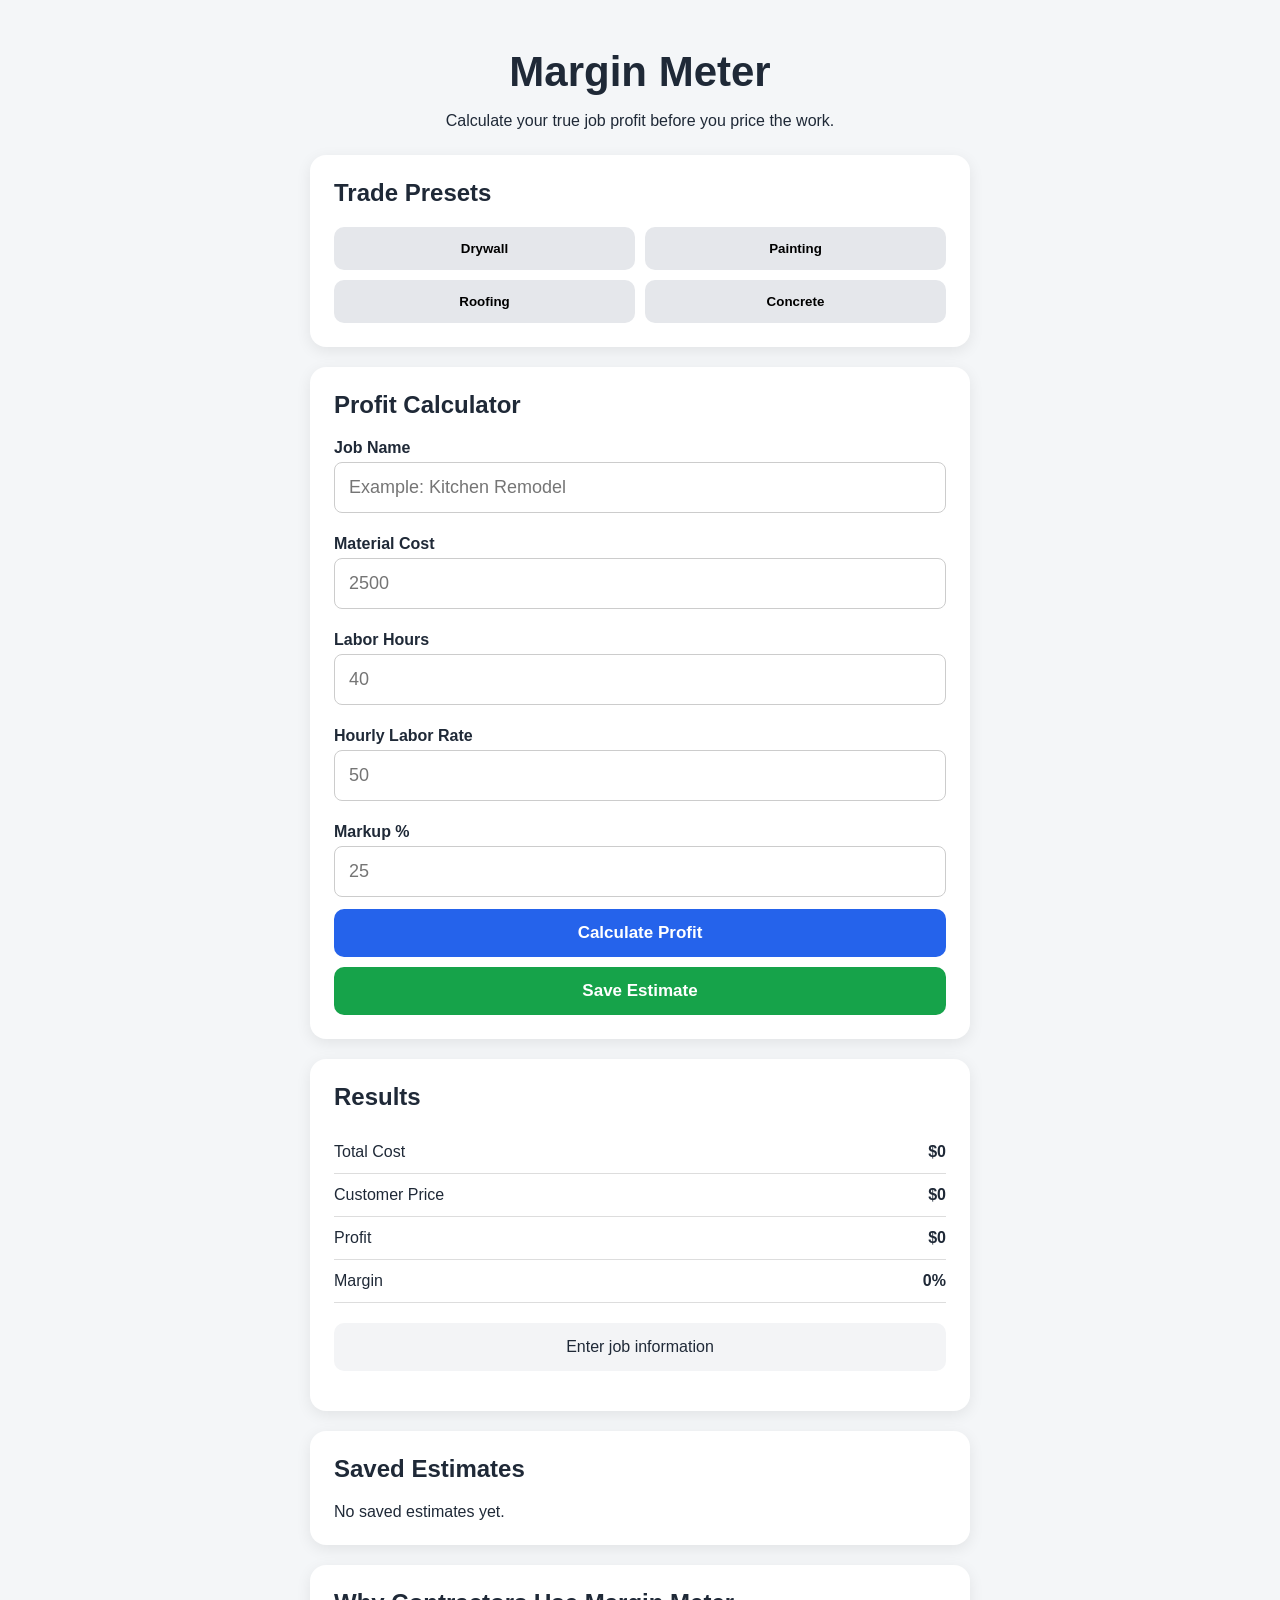
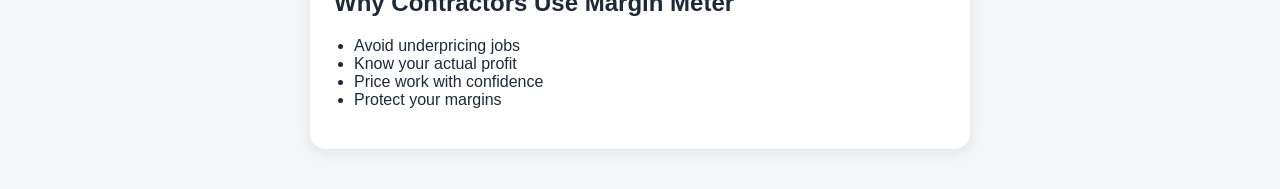
==== commit ee026f09: "Add files via upload" ====
--- a/index.html
+++ b/index.html
@@ -9,7 +9,7 @@
 
 <title>Margin Meter | Contractor Profit Calculator</title>
 
-<meta name="description" content="Calculate contractor job costs, pricing, and profit margins before accepting work.">
+<meta name="description" content="Calculate contractor profit margins before accepting jobs.">
 
 <link rel="stylesheet" href="styles.css">
 
@@ -27,7 +27,7 @@
 <h1>Margin Meter</h1>
 
 <p>
-Know your true profit before you accept the job.
+Calculate your true job profit before you price the work.
 </p>
 
 </header>
@@ -35,43 +35,35 @@
 
 
 
-
 <section class="card">
 
 <h2>
-Choose Your Trade
+Trade Presets
 </h2>
 
 
 <div class="preset-buttons">
-
 
 <button onclick="loadPreset('drywall')">
 Drywall
 </button>
 
-
 <button onclick="loadPreset('painting')">
 Painting
 </button>
 
-
 <button onclick="loadPreset('roofing')">
 Roofing
 </button>
 
-
 <button onclick="loadPreset('concrete')">
 Concrete
 </button>
 
-
-</div>
-
-
-</section>
-
-
+</div>
+
+
+</section>
 
 
 
@@ -81,7 +73,7 @@
 
 
 <h2>
-Job Calculator
+Profit Calculator
 </h2>
 
 
@@ -90,11 +82,10 @@
 Job Name
 </label>
 
-
-<input 
+<input
 id="jobName"
 type="text"
-placeholder="Example: Smith Bathroom Remodel"
+placeholder="Example: Kitchen Remodel"
 >
 
 
@@ -102,56 +93,48 @@
 <label>
 Material Cost
 </label>
-
 
 <input
 id="materials"
 type="number"
-placeholder="Example: 2500"
->
-
+placeholder="2500"
+>
 
 
 
 <label>
 Labor Hours
 </label>
-
 
 <input
 id="hours"
 type="number"
-placeholder="Example: 40"
->
-
+placeholder="40"
+>
 
 
 
 <label>
 Hourly Labor Rate
 </label>
-
 
 <input
 id="rate"
 type="number"
-placeholder="Example: 50"
->
-
-
-
-
-<label>
-Markup Percentage
-</label>
-
+placeholder="50"
+>
+
+
+
+<label>
+Markup %
+</label>
 
 <input
 id="markup"
 type="number"
-placeholder="Example: 25"
->
-
+placeholder="25"
+>
 
 
 
@@ -174,12 +157,7 @@
 </button>
 
 
-
-</section>
-
-
-
-
+</section>
 
 
 
@@ -189,9 +167,8 @@
 
 
 <h2>
-Your Results
-</h2>
-
+Results
+</h2>
 
 
 <div class="result-row">
@@ -200,14 +177,11 @@
 Total Cost
 </span>
 
-
 <strong>
 $<span id="totalCost">0</span>
 </strong>
 
-
-</div>
-
+</div>
 
 
 
@@ -217,14 +191,11 @@
 Customer Price
 </span>
 
-
 <strong>
 $<span id="revenue">0</span>
 </strong>
 
-
-</div>
-
+</div>
 
 
 
@@ -234,56 +205,39 @@
 Profit
 </span>
 
-
 <strong>
 $<span id="profit">0</span>
 </strong>
 
-
-</div>
-
+</div>
 
 
 
 <div class="result-row">
 
 <span>
-Profit Margin
+Margin
 </span>
-
 
 <strong>
 <span id="margin">0</span>%
 </strong>
 
-
-</div>
-
+</div>
 
 
 
 <div id="riskBox" class="risk">
 
-Enter job details to calculate
-
-</div>
-
+Enter job information
+
+</div>
 
 
 <p id="message"></p>
 
 
-</section>
-
-
-
-
-
-
-
-
-
-<section class="card">
+</section><section class="card">
 
 
 <h2>
@@ -305,26 +259,18 @@
 
 
 
-
-
-
 <section id="upgradeBox" class="card upgrade hidden">
 
 
 <h2>
 Unlock Contractor Pro
 </h2>
-
 
 
 <p>
 Stop losing money on jobs.
-
-Get unlimited calculations,
-saved estimates, and premium contractor tools.
+Get unlimited calculations, saved estimates, and premium contractor tools.
 </p>
-
-
 
 
 
@@ -356,7 +302,6 @@
 
 
 
-
 <div class="pricing-option">
 
 
@@ -387,11 +332,7 @@
 </div>
 
 
-
-</section>
-
-
-
+</section>
 
 
 
@@ -409,25 +350,21 @@
 <ul>
 
 <li>
-Stop underpricing jobs
+Avoid underpricing jobs
 </li>
 
-
 <li>
-Know your true margins
+Know your actual profit
 </li>
-
 
 <li>
 Price work with confidence
 </li>
 
-
 <li>
-Avoid losing money from mistakes
+Protect your margins
 </li>
 
-
 </ul>
 
 
@@ -438,10 +375,7 @@
 
 
 
-
-</div>
-
-
+</div>
 
 
 
--- a/styles.css
+++ b/styles.css
@@ -208,6 +208,8 @@
 
 background:#fee2e2;
 
+color:#991b1b;
+
 }
 
 
@@ -216,6 +218,8 @@
 
 background:#fef3c7;
 
+color:#92400e;
+
 }
 
 
@@ -224,6 +228,8 @@
 
 background:#dcfce7;
 
+color:#166534;
+
 }
 
 
@@ -244,16 +250,113 @@
 
 padding:20px;
 
+background:#f9fafb;
+
 border-radius:12px;
 
+border:1px solid #ddd;
+
+}
+
+
+
+.lifetime-btn{
+
+width:100%;
+
+background:#f59e0b;
+
+color:white;
+
+font-size:17px;
+
+}
+
+
+
+.hidden{
+
+display:none;
+
+}
+
+
+
+.estimate-card{
+
 background:#f9fafb;
 
+padding:15px;
+
+margin-bottom:15px;
+
+border-radius:10px;
+
 border:1px solid #ddd;
 
 }
 
 
 
+.estimate-card button{
+
+background:#dc2626;
+
+color:white;
+
+}
+
+
+
+ul{
+
+padding-left:20px;
+
+}
+
+
+
+@media(max-width:500px){
+
+
+header h1{
+
+font-size:34px;
+
+}
+
+
+.container{
+
+padding:12px;
+
+}
+
+
+.card{
+
+padding:18px;
+
+}
+
+
+}
+.pricing-option{
+
+margin-top:20px;
+
+padding:20px;
+
+background:#f9fafb;
+
+border-radius:12px;
+
+border:1px solid #ddd;
+
+}
+
+
+
 .lifetime-btn{
 
 width:100%;
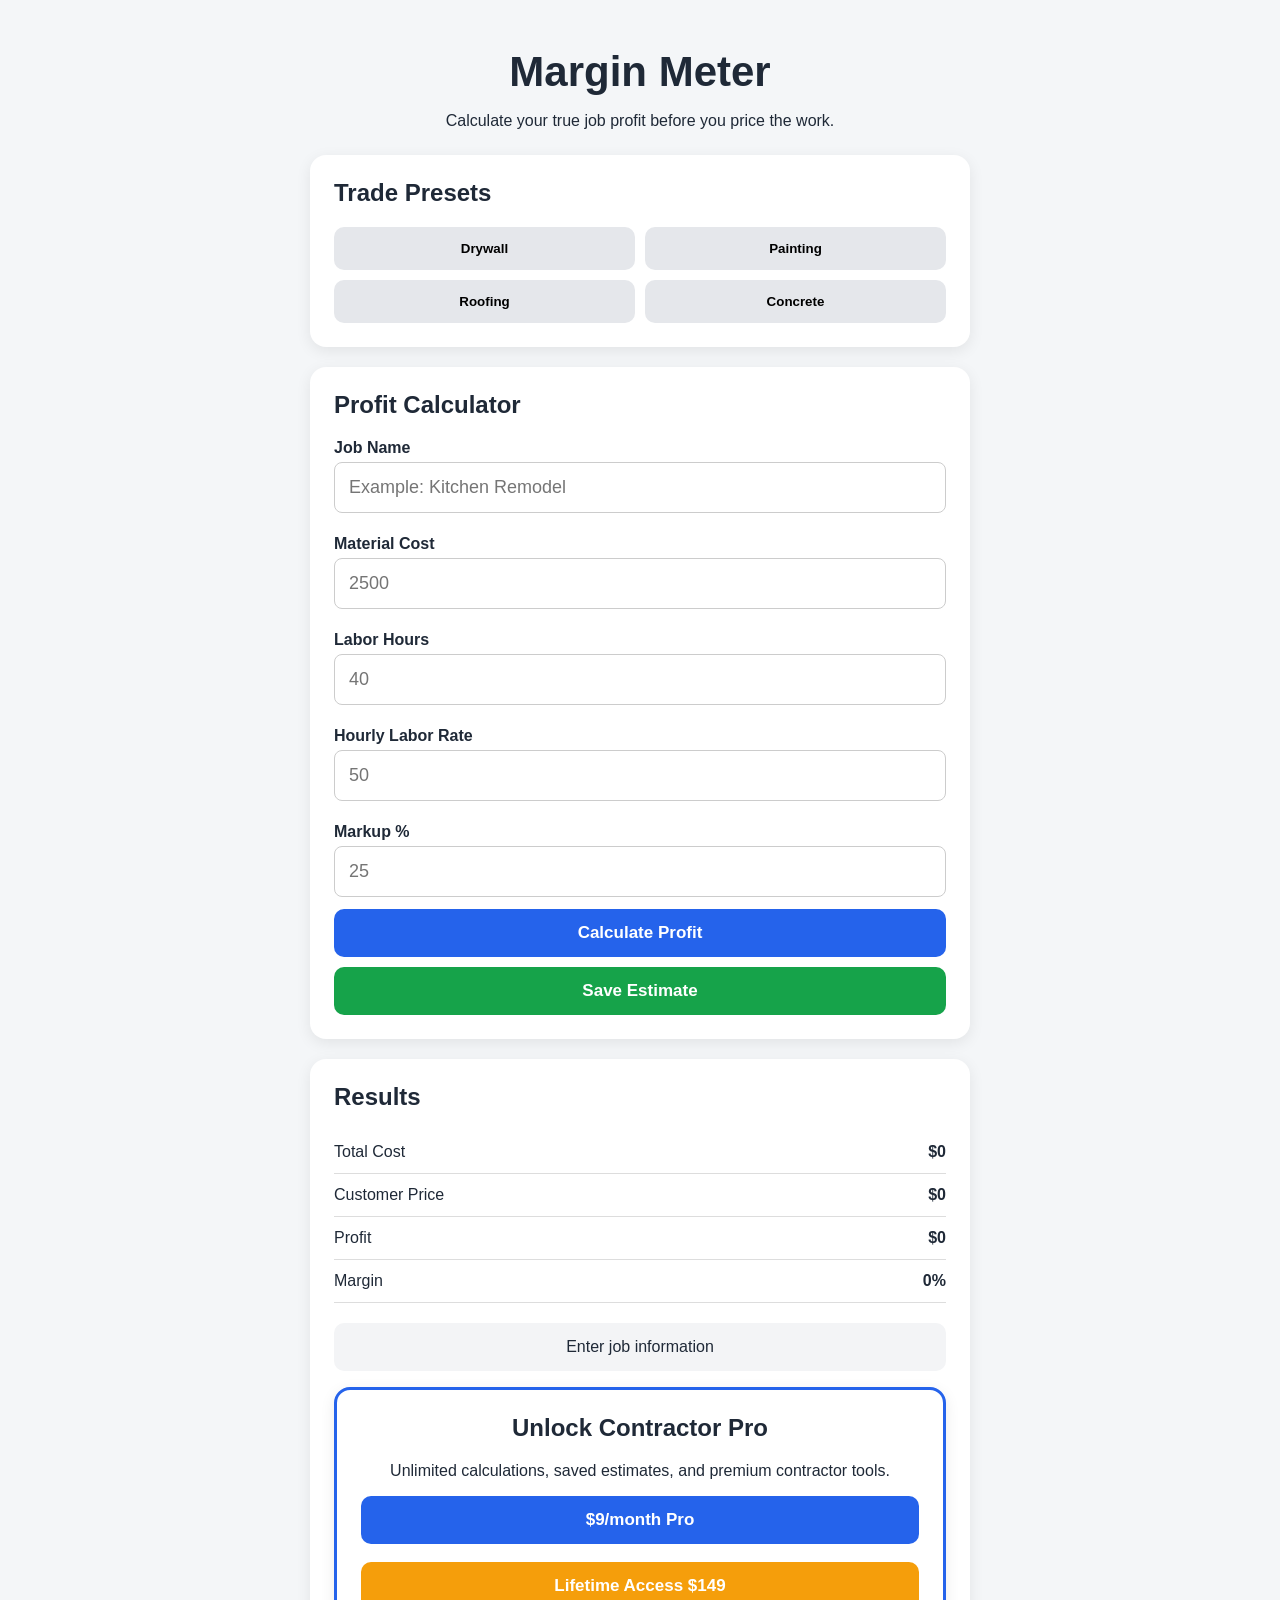
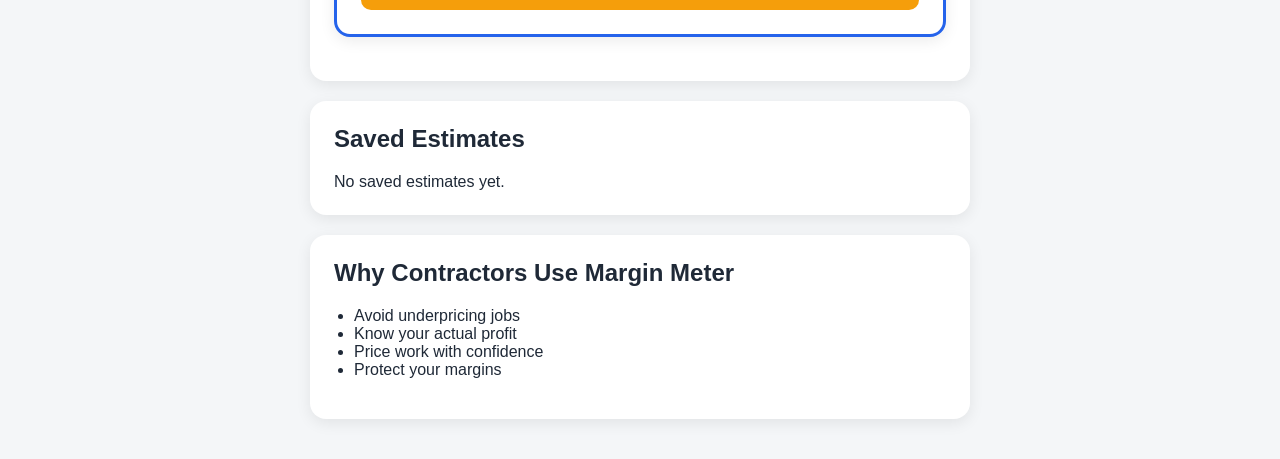
==== commit 74763d77: "Add files via upload" ====
--- a/index.html
+++ b/index.html
@@ -236,6 +236,39 @@
 
 <p id="message"></p>
 
+<section class="card upgrade">
+
+<h2>
+Unlock Contractor Pro
+</h2>
+
+<p>
+Unlimited calculations, saved estimates, and premium contractor tools.
+</p>
+
+
+<button
+class="primary"
+onclick="upgradeMonthly()">
+
+$9/month Pro
+
+</button>
+
+
+<br><br>
+
+
+<button
+class="lifetime-btn"
+onclick="upgradeLifetime()">
+
+Lifetime Access $149
+
+</button>
+
+
+</section>
 
 </section><section class="card">
 
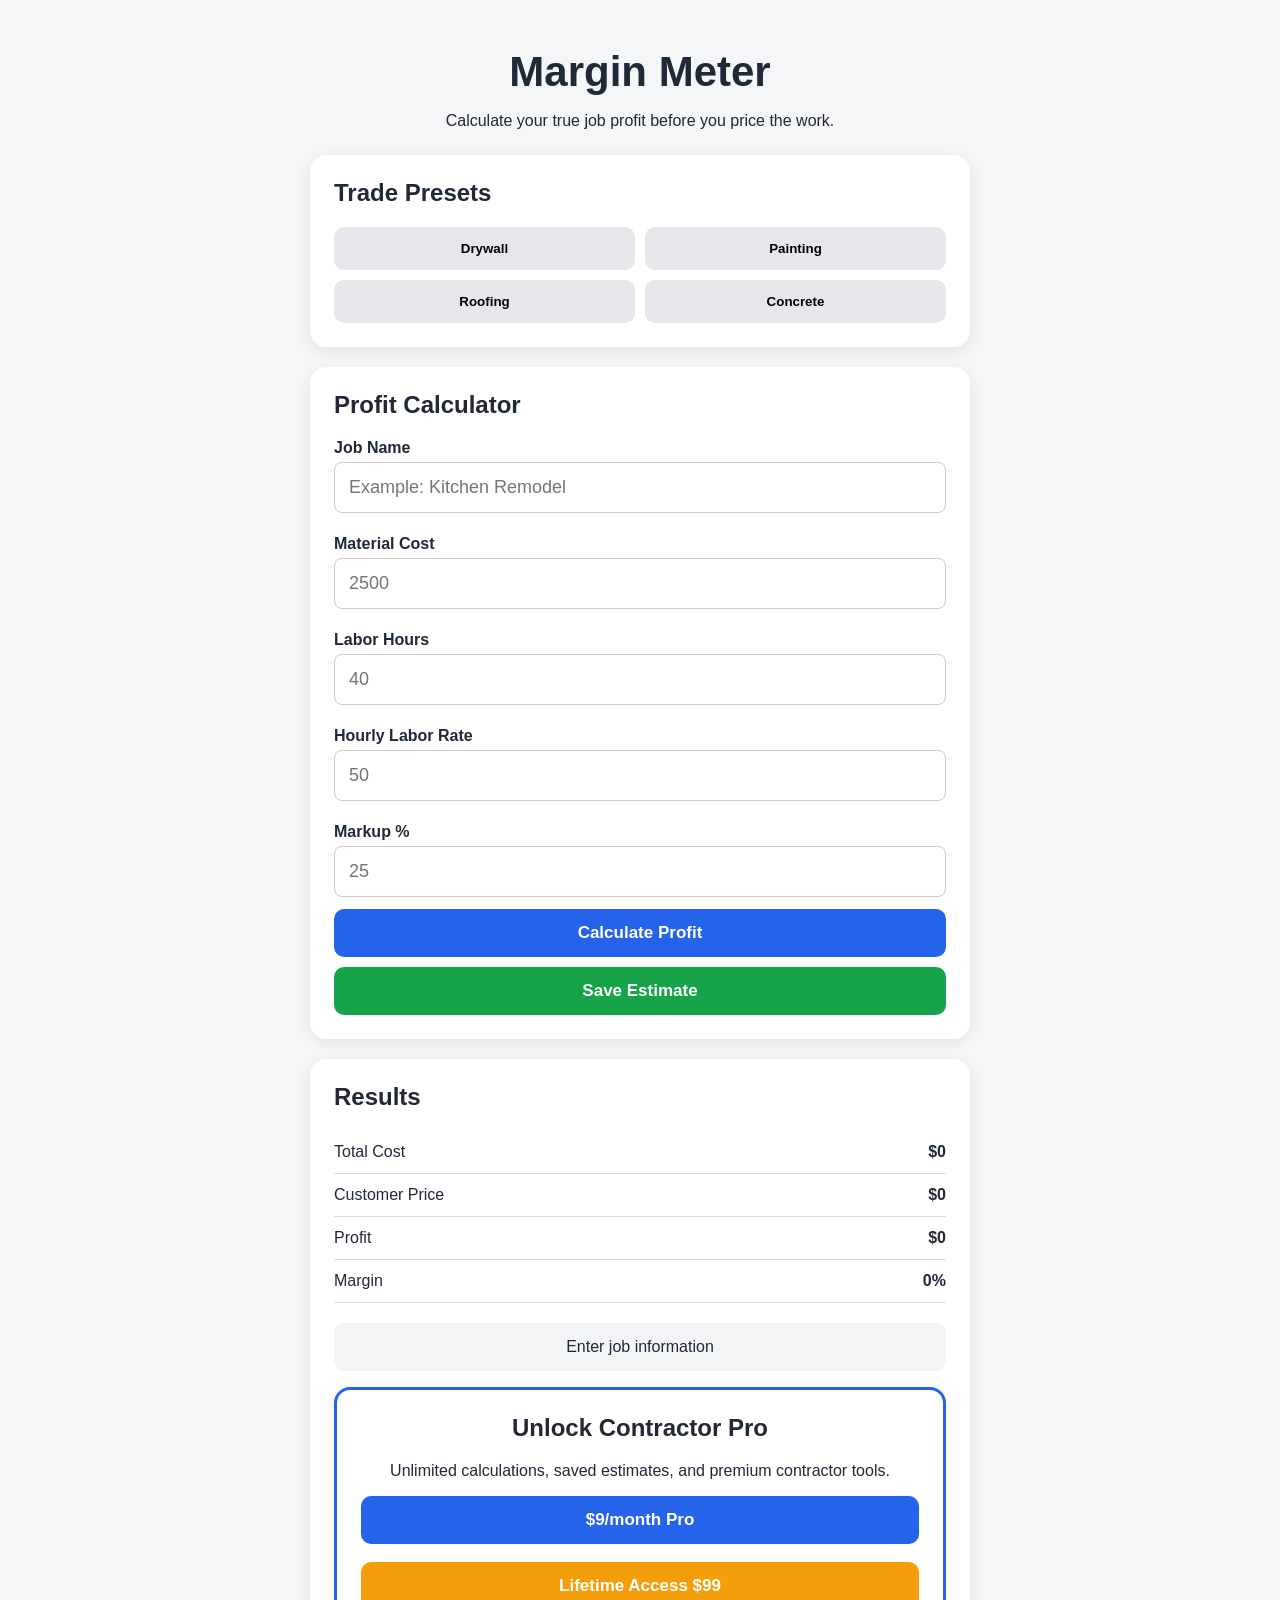
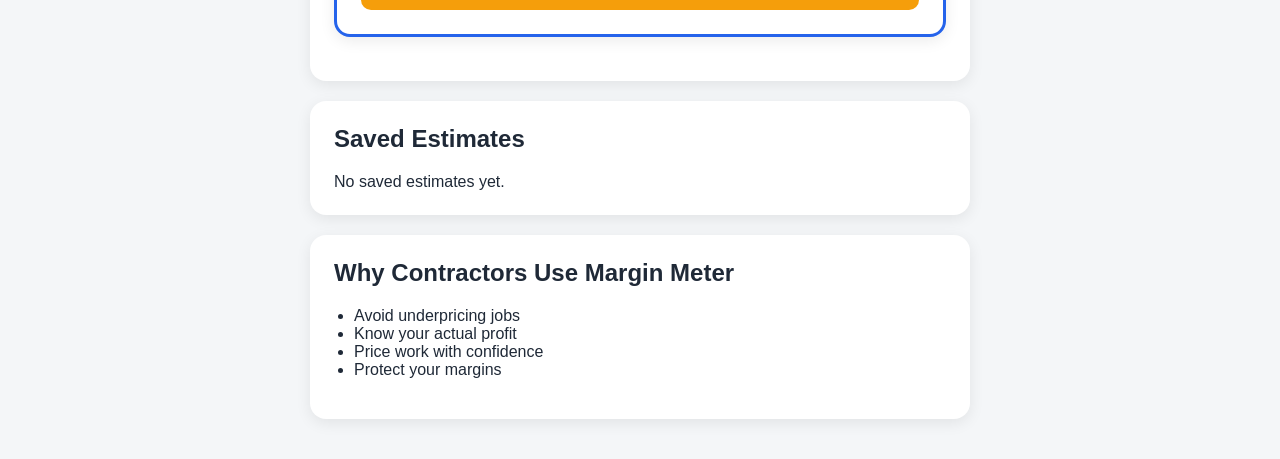
==== commit 3acb3587: "Add files via upload" ====
--- a/index.html
+++ b/index.html
@@ -263,7 +263,7 @@
 class="lifetime-btn"
 onclick="upgradeLifetime()">
 
-Lifetime Access $149
+Lifetime Access $99
 
 </button>
 
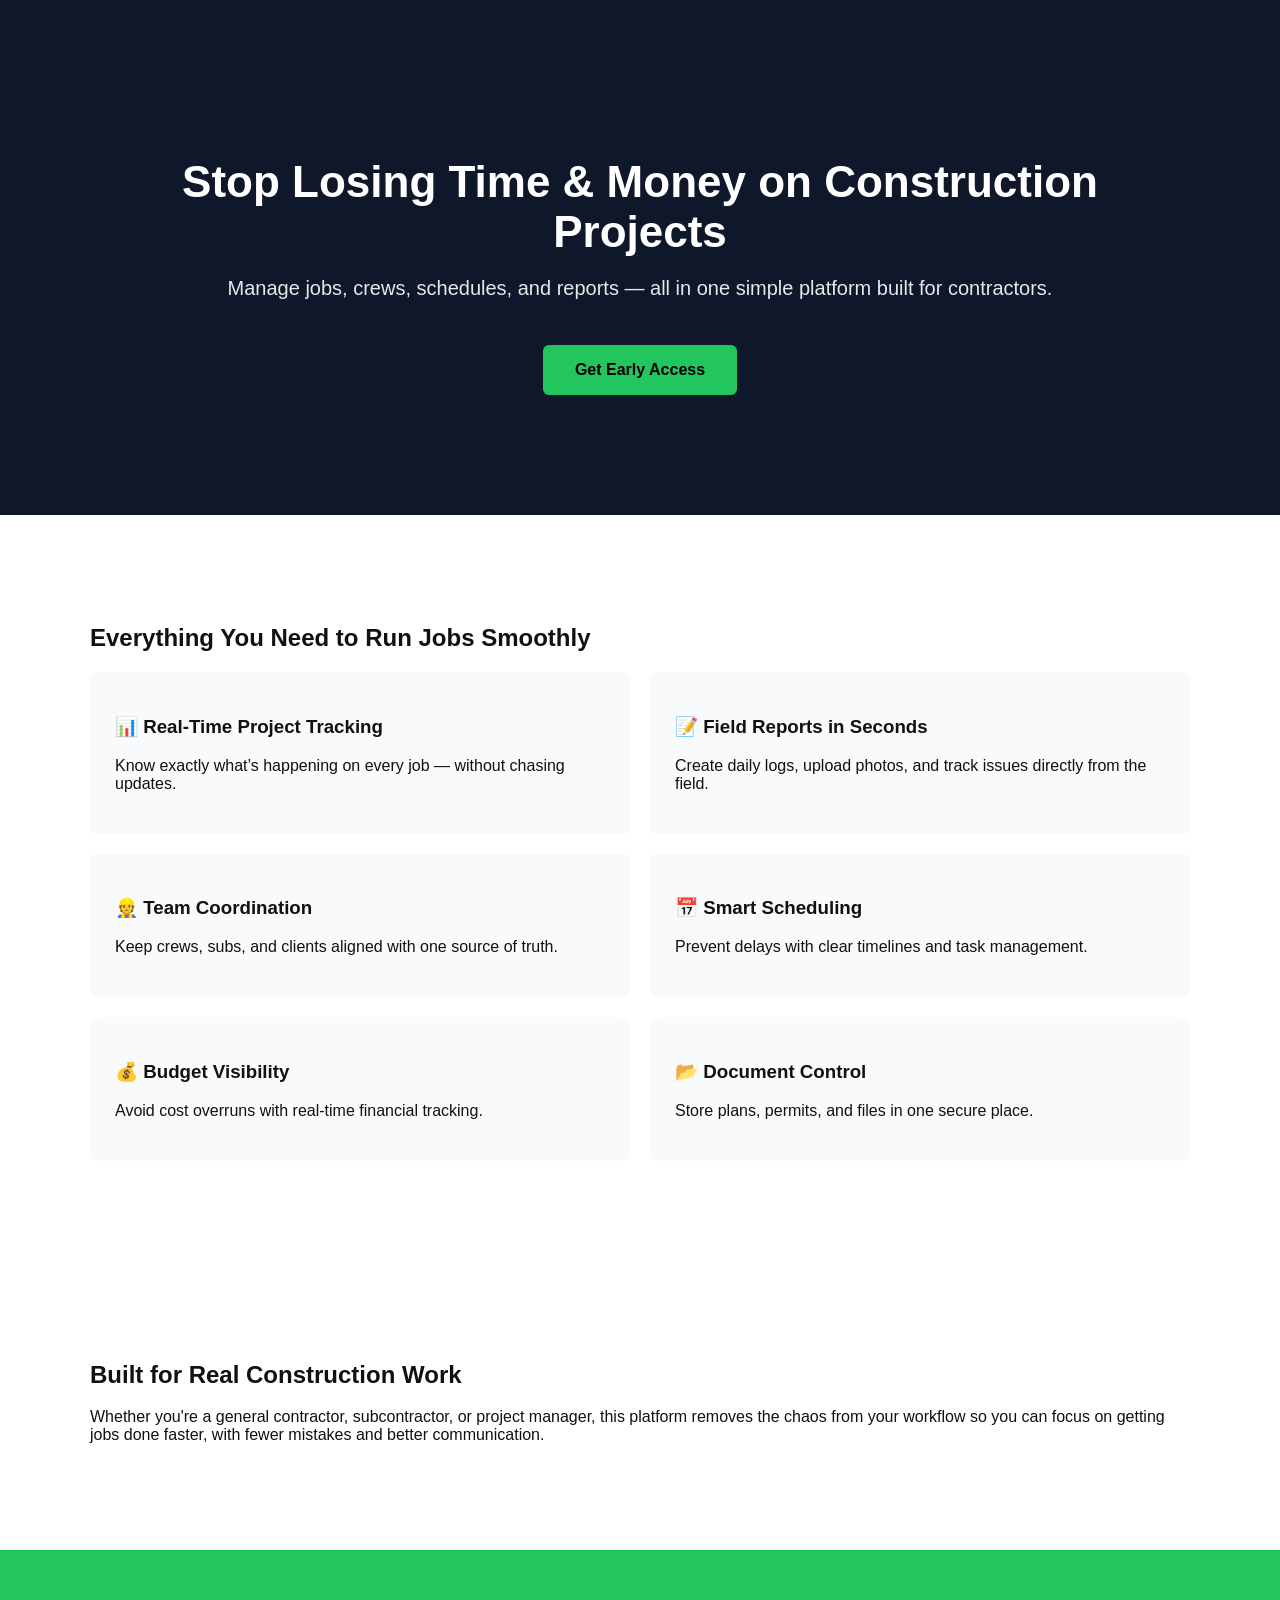
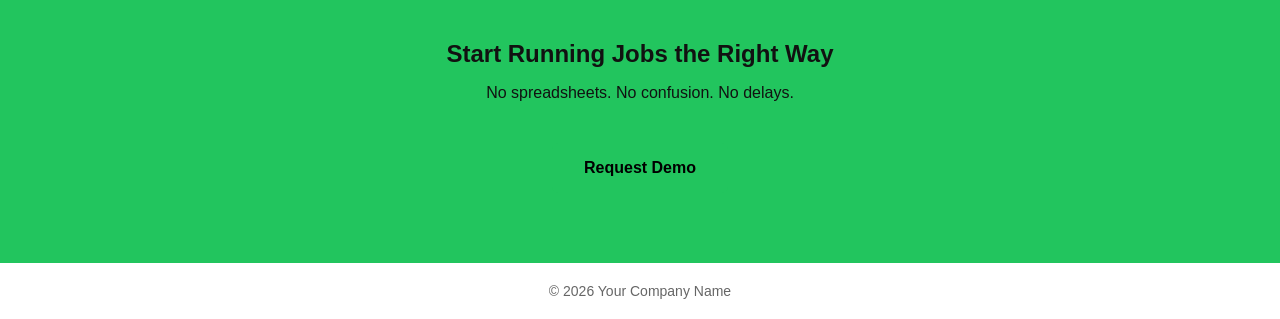
==== commit 4a53b4c1: "Add files via upload" ====
--- a/index.html
+++ b/index.html
@@ -1,420 +1,128 @@
 <!DOCTYPE html>
 <html lang="en">
+<head>
+<meta charset="UTF-8">
+<meta name="viewport" content="width=device-width, initial-scale=1.0">
+<title>Stop Losing Money on Construction Delays</title>
 
-<head>
+<style>
+body { margin:0; font-family:Arial, sans-serif; color:#111; }
+.container { max-width:1100px; margin:auto; padding:20px; }
 
-<meta charset="UTF-8">
+.hero {
+  background:#0f172a;
+  color:#fff;
+  text-align:center;
+  padding:100px 20px;
+}
+.hero h1 { font-size:44px; margin-bottom:20px; }
+.hero p { font-size:20px; opacity:.9; }
 
-<meta name="viewport" content="width=device-width, initial-scale=1.0">
+.btn {
+  display:inline-block;
+  margin-top:25px;
+  padding:16px 32px;
+  background:#22c55e;
+  color:#000;
+  font-weight:bold;
+  text-decoration:none;
+  border-radius:6px;
+}
 
-<title>Margin Meter | Contractor Profit Calculator</title>
+.section { padding:70px 20px; }
+.features { display:flex; flex-wrap:wrap; gap:20px; }
+.feature {
+  flex:1 1 30%;
+  background:#f8fafc;
+  padding:25px;
+  border-radius:8px;
+}
 
-<meta name="description" content="Calculate contractor profit margins before accepting jobs.">
+.cta {
+  background:#22c55e;
+  text-align:center;
+  padding:70px 20px;
+}
+.cta h2 { margin-bottom:10px; }
 
-<link rel="stylesheet" href="styles.css">
-
+footer {
+  text-align:center;
+  padding:20px;
+  font-size:14px;
+  color:#666;
+}
+</style>
 </head>
-
 
 <body>
 
-
-<div class="container">
-
-
-<header>
-
-<h1>Margin Meter</h1>
-
-<p>
-Calculate your true job profit before you price the work.
-</p>
-
-</header>
-
-
-
-
-<section class="card">
-
-<h2>
-Trade Presets
-</h2>
-
-
-<div class="preset-buttons">
-
-<button onclick="loadPreset('drywall')">
-Drywall
-</button>
-
-<button onclick="loadPreset('painting')">
-Painting
-</button>
-
-<button onclick="loadPreset('roofing')">
-Roofing
-</button>
-
-<button onclick="loadPreset('concrete')">
-Concrete
-</button>
-
-</div>
-
-
+<section class="hero">
+  <div class="container">
+    <h1>Stop Losing Time & Money on Construction Projects</h1>
+    <p>Manage jobs, crews, schedules, and reports — all in one simple platform built for contractors.</p>
+    <a href="#" class="btn">Get Early Access</a>
+  </div>
 </section>
 
+<section class="section">
+  <div class="container">
+    <h2>Everything You Need to Run Jobs Smoothly</h2>
+    <div class="features">
 
+      <div class="feature">
+        <h3>📊 Real-Time Project Tracking</h3>
+        <p>Know exactly what’s happening on every job — without chasing updates.</p>
+      </div>
 
+      <div class="feature">
+        <h3>📝 Field Reports in Seconds</h3>
+        <p>Create daily logs, upload photos, and track issues directly from the field.</p>
+      </div>
 
+      <div class="feature">
+        <h3>👷 Team Coordination</h3>
+        <p>Keep crews, subs, and clients aligned with one source of truth.</p>
+      </div>
 
-<section class="card">
+      <div class="feature">
+        <h3>📅 Smart Scheduling</h3>
+        <p>Prevent delays with clear timelines and task management.</p>
+      </div>
 
+      <div class="feature">
+        <h3>💰 Budget Visibility</h3>
+        <p>Avoid cost overruns with real-time financial tracking.</p>
+      </div>
 
-<h2>
-Profit Calculator
-</h2>
+      <div class="feature">
+        <h3>📂 Document Control</h3>
+        <p>Store plans, permits, and files in one secure place.</p>
+      </div>
 
-
-
-<label>
-Job Name
-</label>
-
-<input
-id="jobName"
-type="text"
-placeholder="Example: Kitchen Remodel"
->
-
-
-
-<label>
-Material Cost
-</label>
-
-<input
-id="materials"
-type="number"
-placeholder="2500"
->
-
-
-
-<label>
-Labor Hours
-</label>
-
-<input
-id="hours"
-type="number"
-placeholder="40"
->
-
-
-
-<label>
-Hourly Labor Rate
-</label>
-
-<input
-id="rate"
-type="number"
-placeholder="50"
->
-
-
-
-<label>
-Markup %
-</label>
-
-<input
-id="markup"
-type="number"
-placeholder="25"
->
-
-
-
-<button
-class="primary"
-onclick="calculateProfit()">
-
-Calculate Profit
-
-</button>
-
-
-
-<button
-class="save-btn"
-onclick="saveEstimate()">
-
-Save Estimate
-
-</button>
-
-
+    </div>
+  </div>
 </section>
 
-
-
-
-
-<section class="card">
-
-
-<h2>
-Results
-</h2>
-
-
-<div class="result-row">
-
-<span>
-Total Cost
-</span>
-
-<strong>
-$<span id="totalCost">0</span>
-</strong>
-
-</div>
-
-
-
-<div class="result-row">
-
-<span>
-Customer Price
-</span>
-
-<strong>
-$<span id="revenue">0</span>
-</strong>
-
-</div>
-
-
-
-<div class="result-row">
-
-<span>
-Profit
-</span>
-
-<strong>
-$<span id="profit">0</span>
-</strong>
-
-</div>
-
-
-
-<div class="result-row">
-
-<span>
-Margin
-</span>
-
-<strong>
-<span id="margin">0</span>%
-</strong>
-
-</div>
-
-
-
-<div id="riskBox" class="risk">
-
-Enter job information
-
-</div>
-
-
-<p id="message"></p>
-
-<section class="card upgrade">
-
-<h2>
-Unlock Contractor Pro
-</h2>
-
-<p>
-Unlimited calculations, saved estimates, and premium contractor tools.
-</p>
-
-
-<button
-class="primary"
-onclick="upgradeMonthly()">
-
-$9/month Pro
-
-</button>
-
-
-<br><br>
-
-
-<button
-class="lifetime-btn"
-onclick="upgradeLifetime()">
-
-Lifetime Access $99
-
-</button>
-
-
+<section class="section">
+  <div class="container">
+    <h2>Built for Real Construction Work</h2>
+    <p>
+      Whether you're a general contractor, subcontractor, or project manager, this platform
+      removes the chaos from your workflow so you can focus on getting jobs done faster,
+      with fewer mistakes and better communication.
+    </p>
+  </div>
 </section>
 
-</section><section class="card">
-
-
-<h2>
-Saved Estimates
-</h2>
-
-
-<div id="savedEstimates">
-
-No saved estimates yet.
-
-</div>
-
-
+<section class="cta">
+  <h2>Start Running Jobs the Right Way</h2>
+  <p>No spreadsheets. No confusion. No delays.</p>
+  <a href="#" class="btn">Request Demo</a>
 </section>
 
-
-
-
-
-
-<section id="upgradeBox" class="card upgrade hidden">
-
-
-<h2>
-Unlock Contractor Pro
-</h2>
-
-
-<p>
-Stop losing money on jobs.
-Get unlimited calculations, saved estimates, and premium contractor tools.
-</p>
-
-
-
-<div class="pricing-option">
-
-
-<h3>
-Monthly Pro
-</h3>
-
-
-<h2>
-$9/month
-</h2>
-
-
-<button
-class="primary"
-onclick="upgradeMonthly()">
-
-Start Monthly Pro
-
-</button>
-
-
-</div>
-
-
-
-
-
-<div class="pricing-option">
-
-
-<h3>
-Lifetime Access
-</h3>
-
-
-<h2>
-$149 One Time
-</h2>
-
-
-<p>
-Pay once. Keep access forever.
-</p>
-
-
-<button
-class="lifetime-btn"
-onclick="upgradeLifetime()">
-
-Get Lifetime Pro
-
-</button>
-
-
-</div>
-
-
-</section>
-
-
-
-
-
-
-<section class="card">
-
-
-<h2>
-Why Contractors Use Margin Meter
-</h2>
-
-
-<ul>
-
-<li>
-Avoid underpricing jobs
-</li>
-
-<li>
-Know your actual profit
-</li>
-
-<li>
-Price work with confidence
-</li>
-
-<li>
-Protect your margins
-</li>
-
-</ul>
-
-
-</section>
-
-
-
-
-
-
-</div>
-
-
-
-<script src="app.js"></script>
-
+<footer>
+  © 2026 Your Company Name
+</footer>
 
 </body>
-
 </html>
